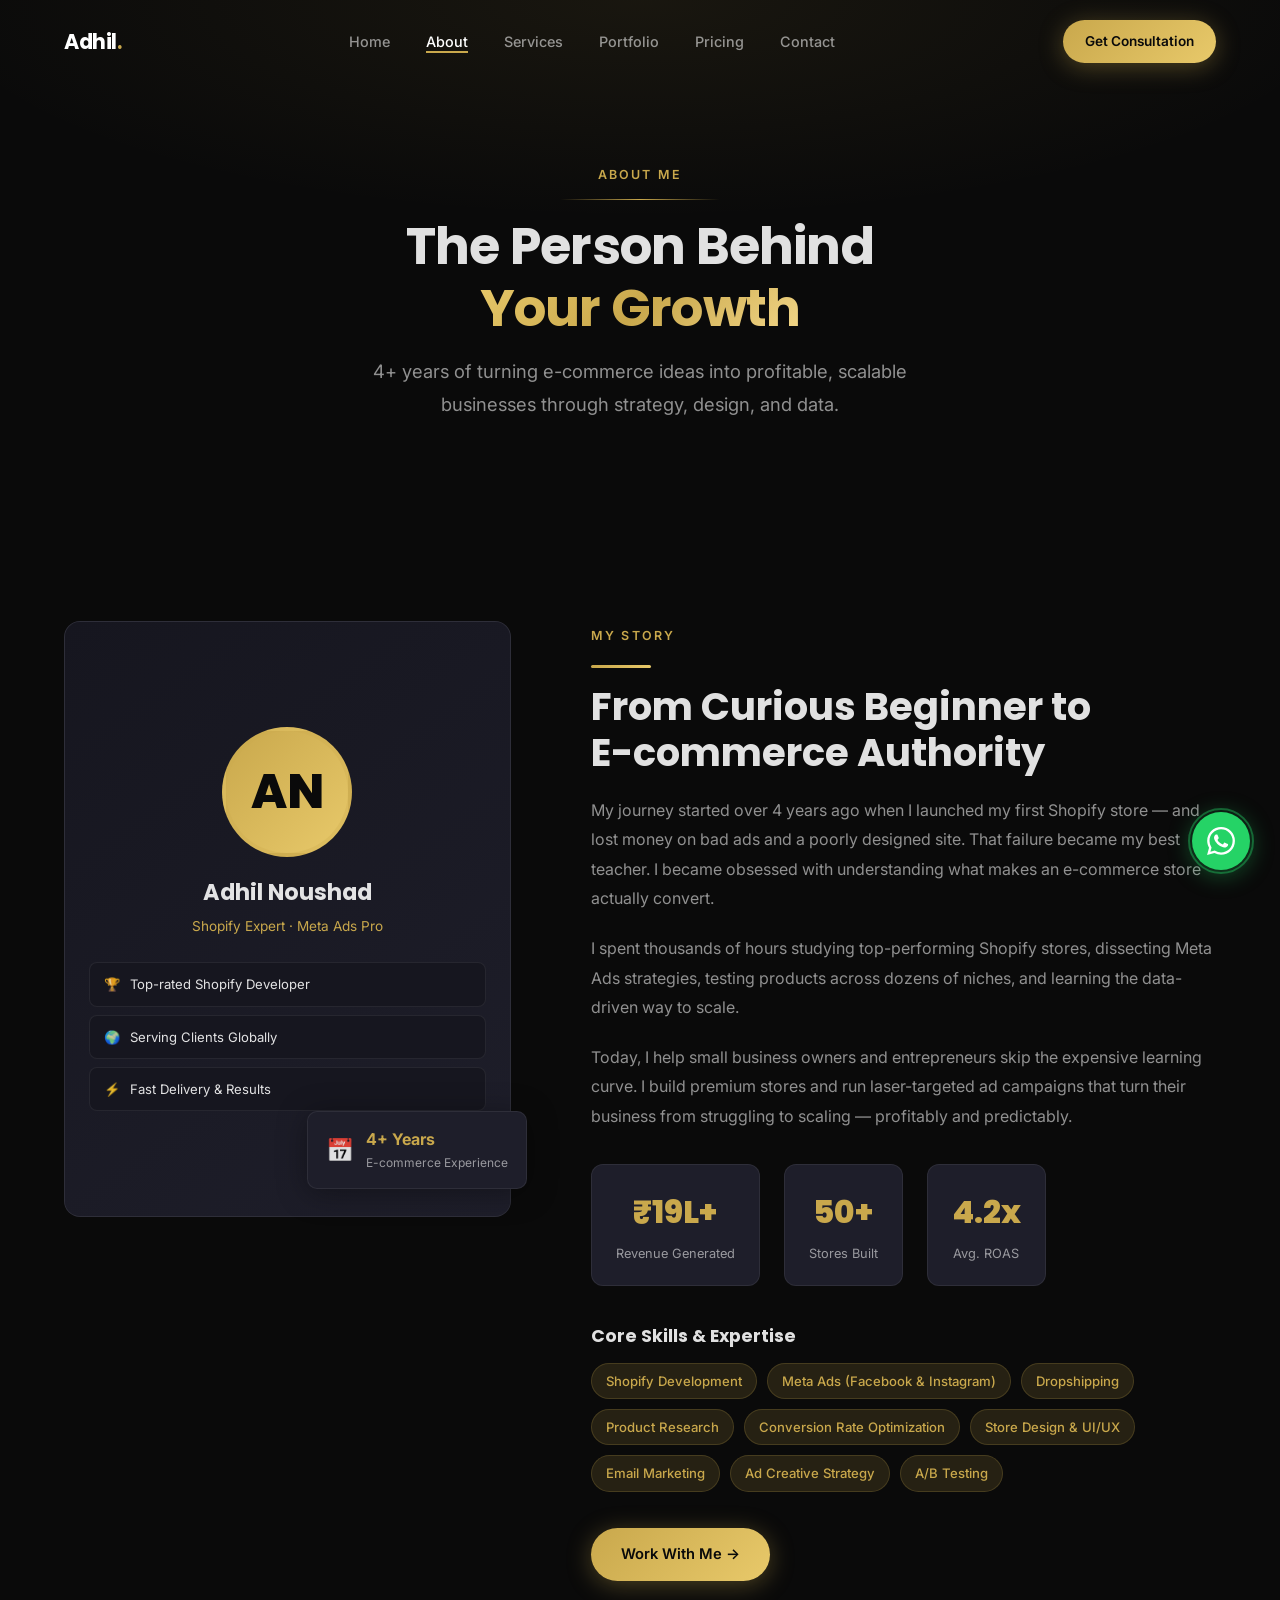
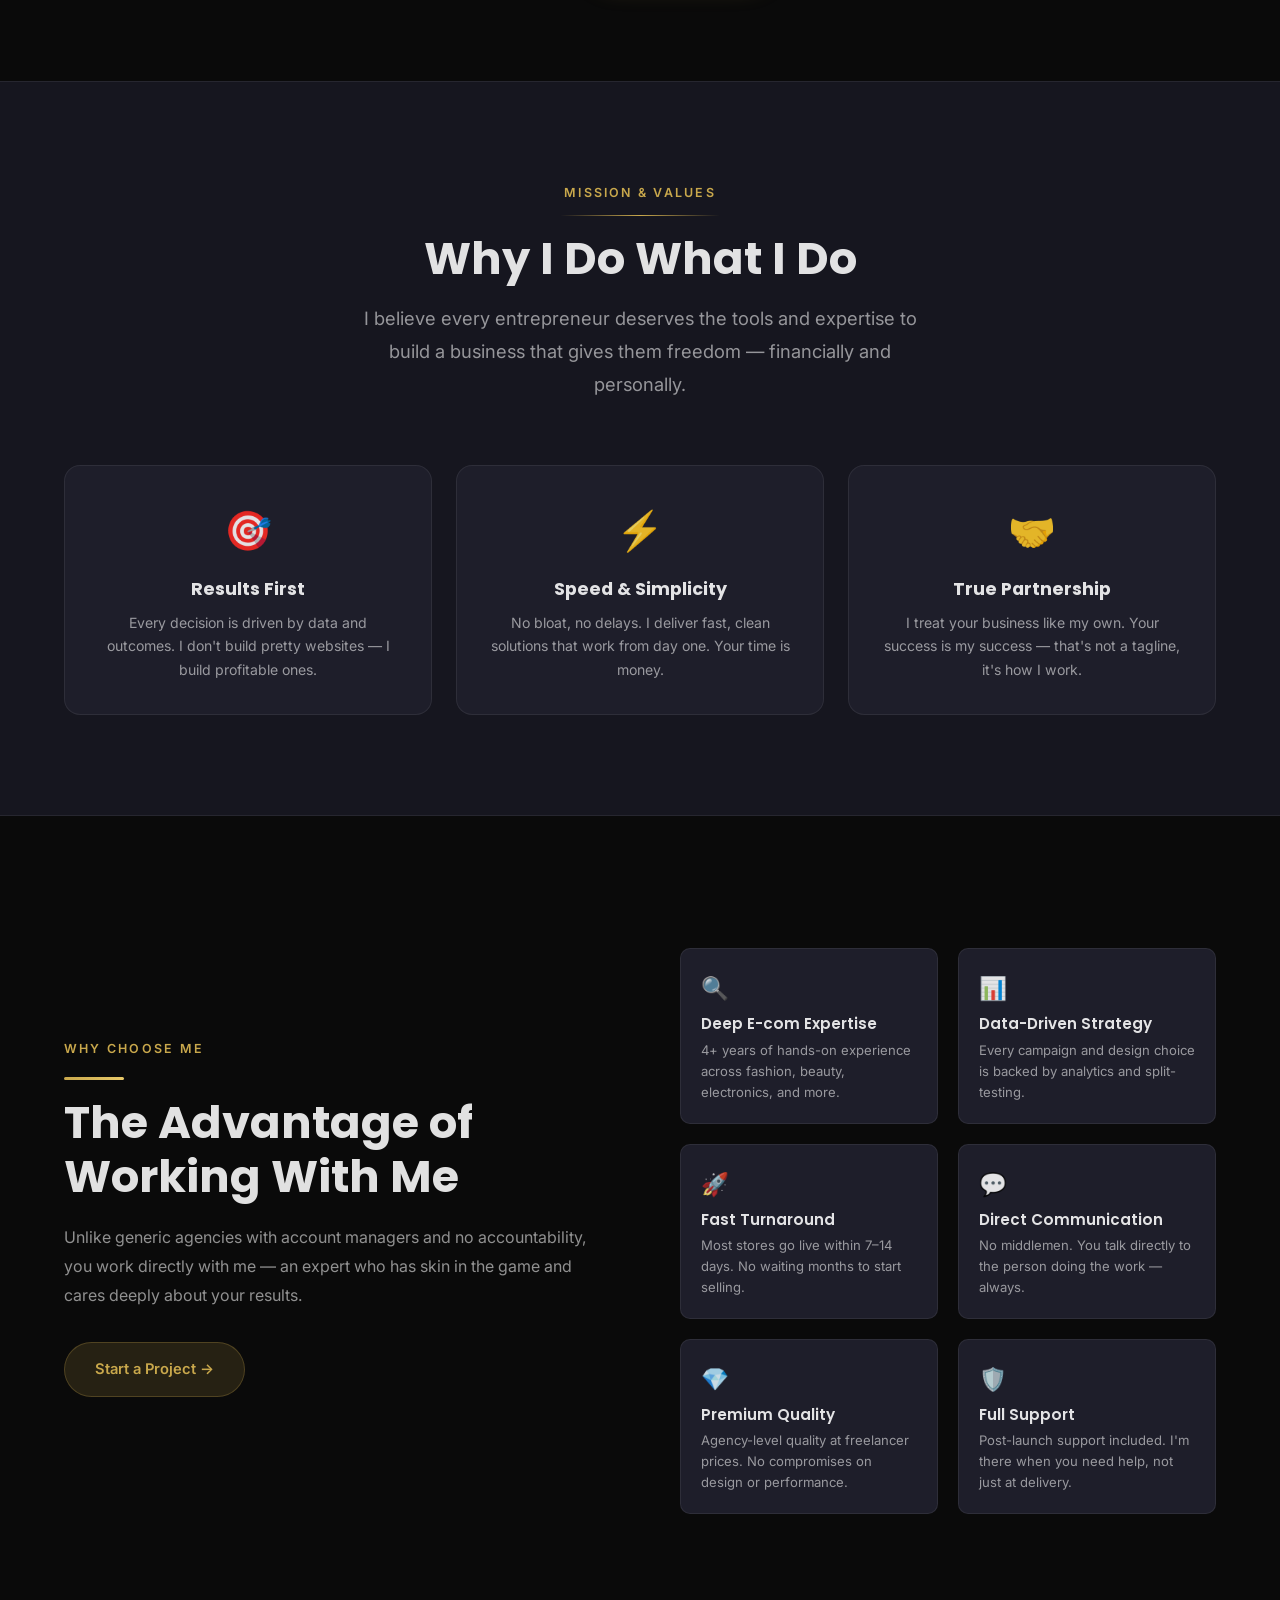
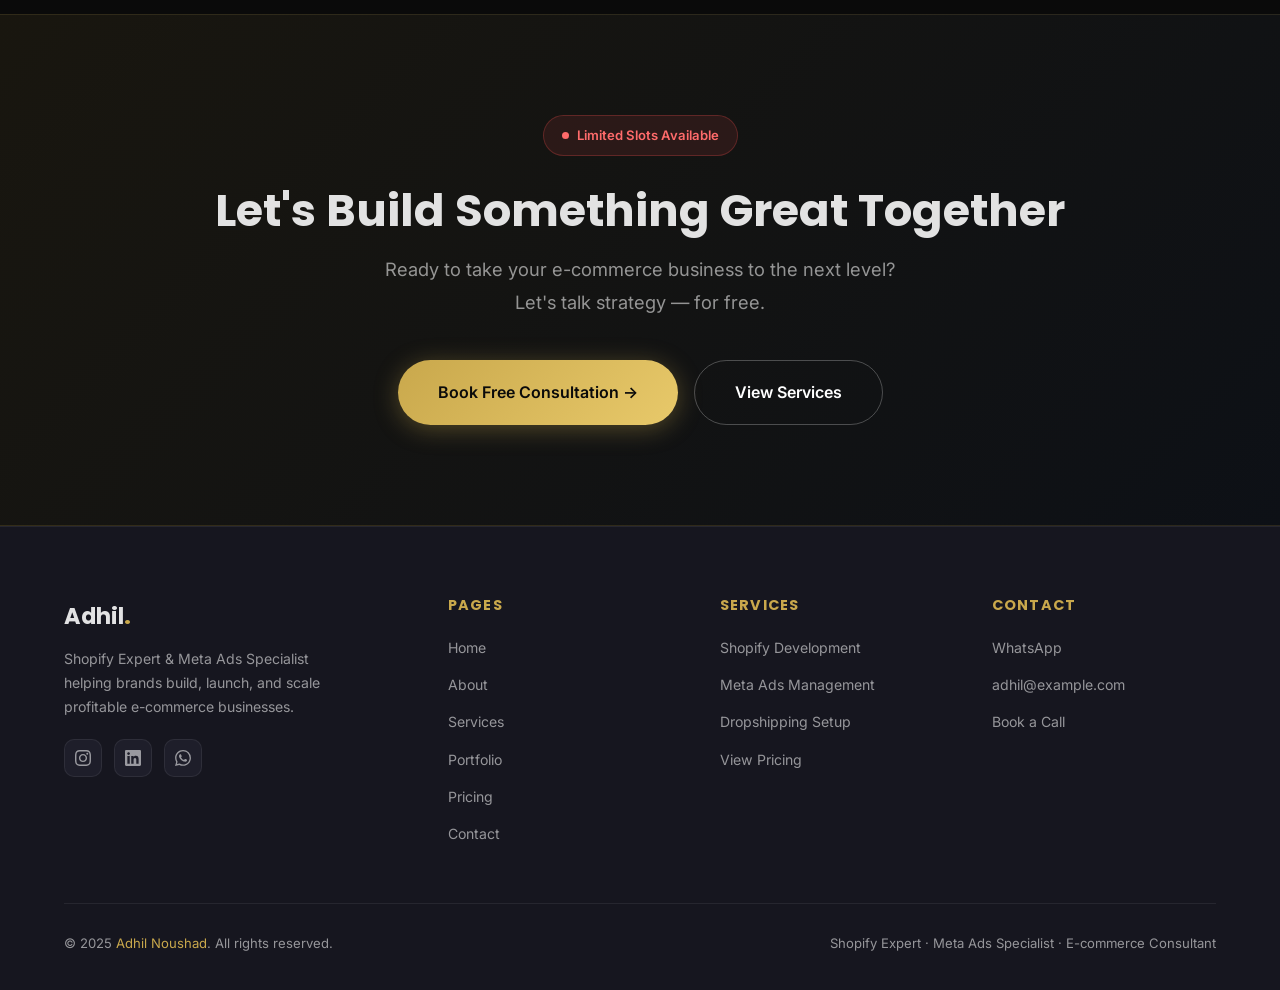
==== about.html @ 212e707d "Add files via upload" ====
<!DOCTYPE html>
<html lang="en">
<head>
  <meta charset="UTF-8" />
  <meta name="viewport" content="width=device-width, initial-scale=1.0" />
  <title>About — Adhil Noushad | Shopify Expert & Meta Ads Specialist</title>
  <meta name="description" content="Learn about Adhil Noushad — a results-driven Shopify developer and Meta Ads expert with 4+ years of e-commerce experience helping brands scale profitably." />
  <link rel="stylesheet" href="style.css" />
  <link rel="icon" href="data:image/svg+xml,<svg xmlns='http://www.w3.org/2000/svg' viewBox='0 0 100 100'><text y='.9em' font-size='90'>⚡</text></svg>" />
</head>
<body>

<!-- NAVBAR -->
<nav class="navbar" id="navbar">
  <div class="container">
    <div class="navbar-inner">
      <a href="index.html" class="navbar-logo">Adhil<span>.</span></a>
      <ul class="navbar-links">
        <li><a href="index.html">Home</a></li>
        <li><a href="about.html" class="active">About</a></li>
        <li><a href="services.html">Services</a></li>
        <li><a href="portfolio.html">Portfolio</a></li>
        <li><a href="pricing.html">Pricing</a></li>
        <li><a href="contact.html">Contact</a></li>
      </ul>
      <div class="navbar-cta">
        <a href="contact.html" class="btn btn-gold btn-sm">Get Consultation</a>
        <button class="nav-toggle" id="navToggle" aria-label="Toggle menu"><span></span><span></span><span></span></button>
      </div>
    </div>
  </div>
</nav>
<div class="mobile-nav-overlay" id="mobileNav">
  <ul class="navbar-links">
    <li><a href="index.html">Home</a></li>
    <li><a href="about.html">About</a></li>
    <li><a href="services.html">Services</a></li>
    <li><a href="portfolio.html">Portfolio</a></li>
    <li><a href="pricing.html">Pricing</a></li>
    <li><a href="contact.html">Contact</a></li>
    <li><a href="contact.html" class="btn btn-gold" style="margin-top:8px;">Get Consultation</a></li>
  </ul>
  <button class="mobile-close" id="mobileClose">✕</button>
</div>

<!-- PAGE HERO -->
<section class="page-hero">
  <div class="container" style="position:relative;z-index:1;">
    <div class="reveal">
      <span class="section-label">About Me</span>
      <div class="divider" style="margin:12px auto 16px;"></div>
      <h1 class="display-lg" style="margin-bottom:16px;">The Person Behind<br><span class="gradient-text">Your Growth</span></h1>
      <p class="lead" style="max-width:560px;margin:0 auto;">4+ years of turning e-commerce ideas into profitable, scalable businesses through strategy, design, and data.</p>
    </div>
  </div>
</section>

<!-- ABOUT MAIN -->
<section class="section">
  <div class="container">
    <div class="about-grid">
      <!-- Left: Visual -->
      <div class="about-img-wrapper reveal-left">
        <div class="about-img-frame">
          <div class="about-img-inner">
            <div class="about-avatar">AN</div>
            <div class="about-name-plate">
              <div class="name">Adhil Noushad</div>
              <div class="title">Shopify Expert · Meta Ads Pro</div>
            </div>
            <div style="display:flex;flex-direction:column;gap:8px;width:100%;padding:0 24px;margin-top:8px;">
              <div style="background:var(--surface);border:1px solid var(--border);border-radius:8px;padding:10px 14px;font-size:0.82rem;display:flex;align-items:center;gap:10px;">
                <span>🏆</span> Top-rated Shopify Developer
              </div>
              <div style="background:var(--surface);border:1px solid var(--border);border-radius:8px;padding:10px 14px;font-size:0.82rem;display:flex;align-items:center;gap:10px;">
                <span>🌍</span> Serving Clients Globally
              </div>
              <div style="background:var(--surface);border:1px solid var(--border);border-radius:8px;padding:10px 14px;font-size:0.82rem;display:flex;align-items:center;gap:10px;">
                <span>⚡</span> Fast Delivery & Results
              </div>
            </div>
          </div>
        </div>
        <div class="about-floating-badge">
          <div class="icon">📅</div>
          <div class="info">
            <div class="val">4+ Years</div>
            <div class="lbl">E-commerce Experience</div>
          </div>
        </div>
      </div>

      <!-- Right: Content -->
      <div class="reveal-right">
        <span class="section-label">My Story</span>
        <div class="gold-line"></div>
        <h2 style="font-size:clamp(1.6rem,3vw,2.4rem);font-weight:700;margin-bottom:20px;line-height:1.2;">From Curious Beginner to<br>E-commerce Authority</h2>
        <p style="color:var(--muted);line-height:1.85;margin-bottom:20px;">
          My journey started over 4 years ago when I launched my first Shopify store — and lost money on bad ads and a poorly designed site. That failure became my best teacher. I became obsessed with understanding what makes an e-commerce store actually convert.
        </p>
        <p style="color:var(--muted);line-height:1.85;margin-bottom:20px;">
          I spent thousands of hours studying top-performing Shopify stores, dissecting Meta Ads strategies, testing products across dozens of niches, and learning the data-driven way to scale.
        </p>
        <p style="color:var(--muted);line-height:1.85;margin-bottom:32px;">
          Today, I help small business owners and entrepreneurs skip the expensive learning curve. I build premium stores and run laser-targeted ad campaigns that turn their business from struggling to scaling — profitably and predictably.
        </p>

        <div style="display:flex;gap:24px;margin-bottom:40px;">
          <div style="text-align:center;padding:20px 24px;background:var(--card);border:1px solid var(--border);border-radius:12px;">
            <div style="font-family:var(--font-main);font-size:2rem;font-weight:800;color:var(--gold);">₹19L+</div>
            <div style="font-size:0.8rem;color:var(--muted);margin-top:4px;">Revenue Generated</div>
          </div>
          <div style="text-align:center;padding:20px 24px;background:var(--card);border:1px solid var(--border);border-radius:12px;">
            <div style="font-family:var(--font-main);font-size:2rem;font-weight:800;color:var(--gold);">50+</div>
            <div style="font-size:0.8rem;color:var(--muted);margin-top:4px;">Stores Built</div>
          </div>
          <div style="text-align:center;padding:20px 24px;background:var(--card);border:1px solid var(--border);border-radius:12px;">
            <div style="font-family:var(--font-main);font-size:2rem;font-weight:800;color:var(--gold);">4.2x</div>
            <div style="font-size:0.8rem;color:var(--muted);margin-top:4px;">Avg. ROAS</div>
          </div>
        </div>

        <!-- Skills -->
        <h3 style="font-size:1.1rem;font-weight:700;margin-bottom:16px;">Core Skills & Expertise</h3>
        <div class="skills-grid" style="margin-bottom:36px;">
          <span class="skill-chip">Shopify Development</span>
          <span class="skill-chip">Meta Ads (Facebook & Instagram)</span>
          <span class="skill-chip">Dropshipping</span>
          <span class="skill-chip">Product Research</span>
          <span class="skill-chip">Conversion Rate Optimization</span>
          <span class="skill-chip">Store Design & UI/UX</span>
          <span class="skill-chip">Email Marketing</span>
          <span class="skill-chip">Ad Creative Strategy</span>
          <span class="skill-chip">A/B Testing</span>
        </div>

        <a href="contact.html" class="btn btn-gold">Work With Me →</a>
      </div>
    </div>
  </div>
</section>

<!-- MISSION & VALUES -->
<section class="section" style="background:var(--surface);border-top:1px solid var(--border);border-bottom:1px solid var(--border);">
  <div class="container">
    <div class="section-header centered reveal">
      <span class="section-label">Mission & Values</span>
      <div class="divider" style="margin:12px auto 16px;"></div>
      <h2 class="section-title">Why I Do What I Do</h2>
      <p class="lead mt-16 text-center">I believe every entrepreneur deserves the tools and expertise to build a business that gives them freedom — financially and personally.</p>
    </div>

    <div style="display:grid;grid-template-columns:repeat(3,1fr);gap:24px;" class="stagger">
      <div class="card reveal" style="text-align:center;">
        <div style="font-size:2.4rem;margin-bottom:16px;">🎯</div>
        <h3 style="font-size:1.1rem;font-weight:700;margin-bottom:10px;">Results First</h3>
        <p style="font-size:0.88rem;color:var(--muted);line-height:1.7;">Every decision is driven by data and outcomes. I don't build pretty websites — I build profitable ones.</p>
      </div>
      <div class="card reveal" style="text-align:center;">
        <div style="font-size:2.4rem;margin-bottom:16px;">⚡</div>
        <h3 style="font-size:1.1rem;font-weight:700;margin-bottom:10px;">Speed & Simplicity</h3>
        <p style="font-size:0.88rem;color:var(--muted);line-height:1.7;">No bloat, no delays. I deliver fast, clean solutions that work from day one. Your time is money.</p>
      </div>
      <div class="card reveal" style="text-align:center;">
        <div style="font-size:2.4rem;margin-bottom:16px;">🤝</div>
        <h3 style="font-size:1.1rem;font-weight:700;margin-bottom:10px;">True Partnership</h3>
        <p style="font-size:0.88rem;color:var(--muted);line-height:1.7;">I treat your business like my own. Your success is my success — that's not a tagline, it's how I work.</p>
      </div>
    </div>
  </div>
</section>

<!-- WHY CHOOSE ME -->
<section class="section">
  <div class="container">
    <div style="display:grid;grid-template-columns:1fr 1fr;gap:80px;align-items:center;">
      <div class="reveal-left">
        <span class="section-label">Why Choose Me</span>
        <div class="gold-line"></div>
        <h2 class="section-title" style="margin-bottom:20px;">The Advantage of<br>Working With Me</h2>
        <p style="color:var(--muted);line-height:1.8;">
          Unlike generic agencies with account managers and no accountability, you work directly with me — an expert who has skin in the game and cares deeply about your results.
        </p>
        <a href="contact.html" class="btn btn-ghost" style="margin-top:32px;">Start a Project →</a>
      </div>
      <div class="reveal-right">
        <div class="why-grid">
          <div class="why-item">
            <div class="icon">🔍</div>
            <h4>Deep E-com Expertise</h4>
            <p>4+ years of hands-on experience across fashion, beauty, electronics, and more.</p>
          </div>
          <div class="why-item">
            <div class="icon">📊</div>
            <h4>Data-Driven Strategy</h4>
            <p>Every campaign and design choice is backed by analytics and split-testing.</p>
          </div>
          <div class="why-item">
            <div class="icon">🚀</div>
            <h4>Fast Turnaround</h4>
            <p>Most stores go live within 7–14 days. No waiting months to start selling.</p>
          </div>
          <div class="why-item">
            <div class="icon">💬</div>
            <h4>Direct Communication</h4>
            <p>No middlemen. You talk directly to the person doing the work — always.</p>
          </div>
          <div class="why-item">
            <div class="icon">💎</div>
            <h4>Premium Quality</h4>
            <p>Agency-level quality at freelancer prices. No compromises on design or performance.</p>
          </div>
          <div class="why-item">
            <div class="icon">🛡️</div>
            <h4>Full Support</h4>
            <p>Post-launch support included. I'm there when you need help, not just at delivery.</p>
          </div>
        </div>
      </div>
    </div>
  </div>
</section>

<!-- CTA -->
<section class="cta-section">
  <div class="container">
    <div class="reveal">
      <div class="urgency-badge"><span class="urgency-dot"></span> Limited Slots Available</div>
      <h2 class="section-title" style="margin-bottom:16px;">Let's Build Something Great Together</h2>
      <p class="lead">Ready to take your e-commerce business to the next level? Let's talk strategy — for free.</p>
      <div style="display:flex;justify-content:center;gap:16px;margin-top:40px;flex-wrap:wrap;">
        <a href="contact.html" class="btn btn-gold btn-lg">Book Free Consultation →</a>
        <a href="services.html" class="btn btn-outline btn-lg">View Services</a>
      </div>
    </div>
  </div>
</section>

<!-- FOOTER -->
<footer class="footer">
  <div class="container">
    <div class="footer-grid">
      <div class="footer-brand">
        <div class="logo">Adhil<span>.</span></div>
        <p>Shopify Expert & Meta Ads Specialist helping brands build, launch, and scale profitable e-commerce businesses.</p>
        <div class="footer-socials">
          <a href="#" class="social-btn" aria-label="Instagram">
            <svg width="16" height="16" fill="currentColor" viewBox="0 0 24 24"><path d="M12 2.163c3.204 0 3.584.012 4.85.07 3.252.148 4.771 1.691 4.919 4.919.058 1.265.069 1.645.069 4.849 0 3.205-.012 3.584-.069 4.849-.149 3.225-1.664 4.771-4.919 4.919-1.266.058-1.644.07-4.85.07-3.204 0-3.584-.012-4.849-.07-3.26-.149-4.771-1.699-4.919-4.92-.058-1.265-.07-1.644-.07-4.849 0-3.204.013-3.583.07-4.849.149-3.227 1.664-4.771 4.919-4.919 1.266-.057 1.645-.069 4.849-.069zm0-2.163c-3.259 0-3.667.014-4.947.072-4.358.2-6.78 2.618-6.98 6.98-.059 1.281-.073 1.689-.073 4.948 0 3.259.014 3.668.072 4.948.2 4.358 2.618 6.78 6.98 6.98 1.281.058 1.689.072 4.948.072 3.259 0 3.668-.014 4.948-.072 4.354-.2 6.782-2.618 6.979-6.98.059-1.28.073-1.689.073-4.948 0-3.259-.014-3.667-.072-4.947-.196-4.354-2.617-6.78-6.979-6.98-1.281-.059-1.69-.073-4.949-.073zm0 5.838c-3.403 0-6.162 2.759-6.162 6.162s2.759 6.163 6.162 6.163 6.162-2.759 6.162-6.163c0-3.403-2.759-6.162-6.162-6.162zm0 10.162c-2.209 0-4-1.79-4-4 0-2.209 1.791-4 4-4s4 1.791 4 4c0 2.21-1.791 4-4 4zm6.406-11.845c-.796 0-1.441.645-1.441 1.44s.645 1.44 1.441 1.44c.795 0 1.439-.645 1.439-1.44s-.644-1.44-1.439-1.44z"/></svg>
          </a>
          <a href="#" class="social-btn" aria-label="LinkedIn">
            <svg width="16" height="16" fill="currentColor" viewBox="0 0 24 24"><path d="M20.447 20.452h-3.554v-5.569c0-1.328-.027-3.037-1.852-3.037-1.853 0-2.136 1.445-2.136 2.939v5.667H9.351V9h3.414v1.561h.046c.477-.9 1.637-1.85 3.37-1.85 3.601 0 4.267 2.37 4.267 5.455v6.286zM5.337 7.433c-1.144 0-2.063-.926-2.063-2.065 0-1.138.92-2.063 2.063-2.063 1.14 0 2.064.925 2.064 2.063 0 1.139-.925 2.065-2.064 2.065zm1.782 13.019H3.555V9h3.564v11.452zM22.225 0H1.771C.792 0 0 .774 0 1.729v20.542C0 23.227.792 24 1.771 24h20.451C23.2 24 24 23.227 24 22.271V1.729C24 .774 23.2 0 22.222 0h.003z"/></svg>
          </a>
          <a href="https://wa.me/917356567770" class="social-btn" aria-label="WhatsApp">
            <svg width="16" height="16" fill="currentColor" viewBox="0 0 24 24"><path d="M17.472 14.382c-.297-.149-1.758-.867-2.03-.967-.273-.099-.471-.148-.67.15-.197.297-.767.966-.94 1.164-.173.199-.347.223-.644.075-.297-.15-1.255-.463-2.39-1.475-.883-.788-1.48-1.761-1.653-2.059-.173-.297-.018-.458.13-.606.134-.133.298-.347.446-.52.149-.174.198-.298.298-.497.099-.198.05-.371-.025-.52-.075-.149-.669-1.612-.916-2.207-.242-.579-.487-.5-.669-.51-.173-.008-.371-.01-.57-.01-.198 0-.52.074-.792.372-.272.297-1.04 1.016-1.04 2.479 0 1.462 1.065 2.875 1.213 3.074.149.198 2.096 3.2 5.077 4.487.709.306 1.262.489 1.694.625.712.227 1.36.195 1.871.118.571-.085 1.758-.719 2.006-1.413.248-.694.248-1.289.173-1.413-.074-.124-.272-.198-.57-.347m-5.421 7.403h-.004a9.87 9.87 0 01-5.031-1.378l-.361-.214-3.741.982.998-3.648-.235-.374a9.86 9.86 0 01-1.51-5.26c.001-5.45 4.436-9.884 9.888-9.884 2.64 0 5.122 1.03 6.988 2.898a9.825 9.825 0 012.893 6.994c-.003 5.45-4.437 9.884-9.885 9.884m8.413-18.297A11.815 11.815 0 0012.05 0C5.495 0 .16 5.335.157 11.892c0 2.096.547 4.142 1.588 5.945L.057 24l6.305-1.654a11.882 11.882 0 005.683 1.448h.005c6.554 0 11.89-5.335 11.893-11.893a11.821 11.821 0 00-3.48-8.413z"/></svg>
          </a>
        </div>
      </div>
      <div class="footer-col">
        <h4>Pages</h4>
        <ul>
          <li><a href="index.html">Home</a></li>
          <li><a href="about.html">About</a></li>
          <li><a href="services.html">Services</a></li>
          <li><a href="portfolio.html">Portfolio</a></li>
          <li><a href="pricing.html">Pricing</a></li>
          <li><a href="contact.html">Contact</a></li>
        </ul>
      </div>
      <div class="footer-col">
        <h4>Services</h4>
        <ul>
          <li><a href="services.html">Shopify Development</a></li>
          <li><a href="services.html">Meta Ads Management</a></li>
          <li><a href="services.html">Dropshipping Setup</a></li>
          <li><a href="pricing.html">View Pricing</a></li>
        </ul>
      </div>
      <div class="footer-col">
        <h4>Contact</h4>
        <ul>
          <li><a href="https://wa.me/917356567770">WhatsApp</a></li>
          <li><a href="mailto:adhil@example.com">adhil@example.com</a></li>
          <li><a href="contact.html">Book a Call</a></li>
        </ul>
      </div>
    </div>
    <div class="footer-bottom">
      <p>© 2025 <a href="index.html">Adhil Noushad</a>. All rights reserved.</p>
      <p style="font-size:0.82rem;color:var(--muted);">Shopify Expert · Meta Ads Specialist · E-commerce Consultant</p>
    </div>
  </div>
</footer>

<!-- Floating WhatsApp -->
<a href="https://wa.me/917356567770" class="whatsapp-float" target="_blank" rel="noopener" aria-label="Chat on WhatsApp">
  <div class="whatsapp-pulse"></div>
  <svg viewBox="0 0 24 24"><path d="M17.472 14.382c-.297-.149-1.758-.867-2.03-.967-.273-.099-.471-.148-.67.15-.197.297-.767.966-.94 1.164-.173.199-.347.223-.644.075-.297-.15-1.255-.463-2.39-1.475-.883-.788-1.48-1.761-1.653-2.059-.173-.297-.018-.458.13-.606.134-.133.298-.347.446-.52.149-.174.198-.298.298-.497.099-.198.05-.371-.025-.52-.075-.149-.669-1.612-.916-2.207-.242-.579-.487-.5-.669-.51-.173-.008-.371-.01-.57-.01-.198 0-.52.074-.792.372-.272.297-1.04 1.016-1.04 2.479 0 1.462 1.065 2.875 1.213 3.074.149.198 2.096 3.2 5.077 4.487.709.306 1.262.489 1.694.625.712.227 1.36.195 1.871.118.571-.085 1.758-.719 2.006-1.413.248-.694.248-1.289.173-1.413-.074-.124-.272-.198-.57-.347m-5.421 7.403h-.004a9.87 9.87 0 01-5.031-1.378l-.361-.214-3.741.982.998-3.648-.235-.374a9.86 9.86 0 01-1.51-5.26c.001-5.45 4.436-9.884 9.888-9.884 2.64 0 5.122 1.03 6.988 2.898a9.825 9.825 0 012.893 6.994c-.003 5.45-4.437 9.884-9.885 9.884m8.413-18.297A11.815 11.815 0 0012.05 0C5.495 0 .16 5.335.157 11.892c0 2.096.547 4.142 1.588 5.945L.057 24l6.305-1.654a11.882 11.882 0 005.683 1.448h.005c6.554 0 11.89-5.335 11.893-11.893a11.821 11.821 0 00-3.48-8.413z"/></svg>
</a>

<script src="main.js"></script>
</body>
</html>
---- style.css ----
/* ========================================
   GLOBAL STYLES — Adhil Noushad Portfolio
   ======================================== */

@import url('https://fonts.googleapis.com/css2?family=Poppins:wght@300;400;500;600;700;800;900&family=Inter:wght@300;400;500;600;700&display=swap');

/* ─── CSS Variables ─── */
:root {
  --black: #0a0a0a;
  --deep: #111118;
  --surface: #16161f;
  --card: #1e1e2a;
  --border: rgba(255,255,255,0.07);
  --gold: #c9a84c;
  --gold-light: #e8c96a;
  --gold-dim: rgba(201,168,76,0.15);
  --accent: #4f8fff;
  --accent-dim: rgba(79,143,255,0.12);
  --white: #ffffff;
  --muted: rgba(255,255,255,0.55);
  --text: rgba(255,255,255,0.88);
  --radius: 16px;
  --radius-sm: 10px;
  --transition: 0.35s cubic-bezier(.4,0,.2,1);
  --shadow: 0 20px 60px rgba(0,0,0,0.5);
  --shadow-gold: 0 0 40px rgba(201,168,76,0.18);
  --shadow-card: 0 4px 30px rgba(0,0,0,0.35);
  --font-main: 'Poppins', sans-serif;
  --font-body: 'Inter', sans-serif;
}

/* ─── Reset ─── */
*, *::before, *::after { box-sizing: border-box; margin: 0; padding: 0; }
html { scroll-behavior: smooth; font-size: 16px; }
body {
  font-family: var(--font-body);
  background: var(--black);
  color: var(--text);
  line-height: 1.7;
  overflow-x: hidden;
  -webkit-font-smoothing: antialiased;
}
a { text-decoration: none; color: inherit; }
ul { list-style: none; }
img { max-width: 100%; display: block; }
button { cursor: pointer; font-family: inherit; }
input, textarea, select { font-family: inherit; }

/* ─── Scrollbar ─── */
::-webkit-scrollbar { width: 5px; }
::-webkit-scrollbar-track { background: var(--black); }
::-webkit-scrollbar-thumb { background: var(--gold); border-radius: 10px; }

/* ─── Typography ─── */
h1,h2,h3,h4,h5 { font-family: var(--font-main); line-height: 1.2; }

.display-xl { font-size: clamp(2.8rem, 6vw, 5rem); font-weight: 800; letter-spacing: -0.02em; }
.display-lg { font-size: clamp(2rem, 4vw, 3.5rem); font-weight: 700; letter-spacing: -0.015em; }
.display-md { font-size: clamp(1.5rem, 3vw, 2.4rem); font-weight: 700; }
.section-label {
  font-size: 0.78rem;
  font-weight: 600;
  letter-spacing: 0.18em;
  text-transform: uppercase;
  color: var(--gold);
}
.section-title { font-family: var(--font-main); font-size: clamp(1.8rem, 3.5vw, 2.8rem); font-weight: 700; }
.lead { font-size: 1.15rem; color: var(--muted); line-height: 1.8; }

.text-gold { color: var(--gold); }
.text-accent { color: var(--accent); }
.text-muted { color: var(--muted); }
.text-center { text-align: center; }

/* ─── Gradient Text ─── */
.gradient-text {
  background: linear-gradient(135deg, var(--gold-light) 0%, var(--gold) 50%, #f5d98b 100%);
  -webkit-background-clip: text;
  -webkit-text-fill-color: transparent;
  background-clip: text;
}

/* ─── Layout ─── */
.container { max-width: 1200px; margin: 0 auto; padding: 0 24px; }
.container-sm { max-width: 820px; margin: 0 auto; padding: 0 24px; }
.section { padding: 100px 0; }
.section-sm { padding: 70px 0; }

/* ─── Grid ─── */
.grid-2 { display: grid; grid-template-columns: 1fr 1fr; gap: 32px; }
.grid-3 { display: grid; grid-template-columns: repeat(3, 1fr); gap: 28px; }
.grid-4 { display: grid; grid-template-columns: repeat(4, 1fr); gap: 24px; }

/* ─── Flex ─── */
.flex { display: flex; }
.flex-center { display: flex; align-items: center; justify-content: center; }
.flex-between { display: flex; align-items: center; justify-content: space-between; }
.flex-col { display: flex; flex-direction: column; }
.gap-8 { gap: 8px; }
.gap-16 { gap: 16px; }
.gap-24 { gap: 24px; }
.gap-32 { gap: 32px; }

/* ─── Buttons ─── */
.btn {
  display: inline-flex;
  align-items: center;
  gap: 8px;
  padding: 14px 30px;
  border-radius: 50px;
  font-size: 0.92rem;
  font-weight: 600;
  transition: var(--transition);
  border: none;
  white-space: nowrap;
  position: relative;
  overflow: hidden;
}
.btn::after {
  content: '';
  position: absolute;
  inset: 0;
  background: rgba(255,255,255,0.08);
  opacity: 0;
  transition: var(--transition);
}
.btn:hover::after { opacity: 1; }

.btn-gold {
  background: linear-gradient(135deg, var(--gold), var(--gold-light));
  color: var(--black);
  box-shadow: 0 4px 24px rgba(201,168,76,0.35);
}
.btn-gold:hover {
  transform: translateY(-2px);
  box-shadow: 0 8px 36px rgba(201,168,76,0.5);
}

.btn-outline {
  background: transparent;
  color: var(--white);
  border: 1.5px solid rgba(255,255,255,0.25);
}
.btn-outline:hover {
  border-color: var(--gold);
  color: var(--gold);
  transform: translateY(-2px);
}

.btn-ghost {
  background: var(--gold-dim);
  color: var(--gold);
  border: 1px solid rgba(201,168,76,0.25);
}
.btn-ghost:hover {
  background: var(--gold);
  color: var(--black);
  transform: translateY(-2px);
}

.btn-sm { padding: 10px 22px; font-size: 0.85rem; }
.btn-lg { padding: 18px 40px; font-size: 1rem; }

/* ─── Cards ─── */
.card {
  background: var(--card);
  border: 1px solid var(--border);
  border-radius: var(--radius);
  padding: 32px;
  transition: var(--transition);
}
.card:hover {
  border-color: rgba(201,168,76,0.25);
  transform: translateY(-4px);
  box-shadow: var(--shadow-gold);
}

/* ─── Section Header ─── */
.section-header { margin-bottom: 64px; }
.section-header .section-label { margin-bottom: 12px; display: block; }
.section-header .section-title { margin-bottom: 16px; }
.section-header .lead { max-width: 580px; }
.section-header.centered { text-align: center; }
.section-header.centered .lead { margin: 0 auto; }

/* ─── Divider ─── */
.divider {
  height: 1px;
  background: linear-gradient(90deg, transparent, var(--gold), transparent);
  margin: 0 auto;
  max-width: 160px;
  margin-bottom: 20px;
}

/* ─── Badge ─── */
.badge {
  display: inline-flex;
  align-items: center;
  gap: 6px;
  padding: 6px 14px;
  border-radius: 50px;
  font-size: 0.8rem;
  font-weight: 500;
}
.badge-gold { background: var(--gold-dim); color: var(--gold); border: 1px solid rgba(201,168,76,0.2); }
.badge-accent { background: var(--accent-dim); color: var(--accent); border: 1px solid rgba(79,143,255,0.2); }

/* ─── Gradient Line ─── */
.gold-line {
  width: 60px; height: 3px;
  background: linear-gradient(90deg, var(--gold), var(--gold-light));
  border-radius: 2px;
  margin: 16px 0;
}

/* ══════════════════════════════════════
   NAVBAR
══════════════════════════════════════ */
.navbar {
  position: fixed;
  top: 0; left: 0; right: 0;
  z-index: 1000;
  padding: 20px 0;
  transition: var(--transition);
}
.navbar.scrolled {
  background: rgba(10,10,10,0.92);
  backdrop-filter: blur(20px);
  -webkit-backdrop-filter: blur(20px);
  border-bottom: 1px solid var(--border);
  padding: 14px 0;
}
.navbar-inner {
  display: flex;
  align-items: center;
  justify-content: space-between;
}
.navbar-logo {
  font-family: var(--font-main);
  font-size: 1.3rem;
  font-weight: 700;
  color: var(--white);
  letter-spacing: -0.02em;
}
.navbar-logo span { color: var(--gold); }
.navbar-links {
  display: flex;
  align-items: center;
  gap: 36px;
}
.navbar-links a {
  font-size: 0.9rem;
  font-weight: 500;
  color: var(--muted);
  transition: var(--transition);
  position: relative;
}
.navbar-links a::after {
  content: '';
  position: absolute;
  bottom: -3px; left: 0;
  width: 0; height: 2px;
  background: var(--gold);
  transition: var(--transition);
}
.navbar-links a:hover,
.navbar-links a.active { color: var(--white); }
.navbar-links a:hover::after,
.navbar-links a.active::after { width: 100%; }

.navbar-cta { display: flex; align-items: center; gap: 16px; }

/* Mobile menu toggle */
.nav-toggle {
  display: none;
  flex-direction: column;
  gap: 5px;
  background: none;
  border: none;
  padding: 4px;
}
.nav-toggle span {
  display: block;
  width: 24px; height: 2px;
  background: var(--white);
  border-radius: 2px;
  transition: var(--transition);
}

/* ══════════════════════════════════════
   HERO
══════════════════════════════════════ */
.hero {
  min-height: 100vh;
  display: flex;
  align-items: center;
  position: relative;
  overflow: hidden;
  padding-top: 100px;
}
.hero-bg {
  position: absolute;
  inset: 0;
  background: radial-gradient(ellipse 80% 70% at 50% 20%, rgba(201,168,76,0.07) 0%, transparent 60%),
              radial-gradient(ellipse 50% 50% at 80% 80%, rgba(79,143,255,0.06) 0%, transparent 60%),
              var(--black);
}
.hero-grid {
  position: absolute;
  inset: 0;
  background-image:
    linear-gradient(rgba(255,255,255,0.02) 1px, transparent 1px),
    linear-gradient(90deg, rgba(255,255,255,0.02) 1px, transparent 1px);
  background-size: 60px 60px;
  mask-image: radial-gradient(ellipse at center, black 30%, transparent 80%);
}
.hero-content {
  position: relative;
  z-index: 2;
  max-width: 780px;
}
.hero-badge {
  display: inline-flex;
  align-items: center;
  gap: 8px;
  background: var(--gold-dim);
  border: 1px solid rgba(201,168,76,0.25);
  border-radius: 50px;
  padding: 8px 18px;
  font-size: 0.82rem;
  font-weight: 500;
  color: var(--gold);
  margin-bottom: 28px;
  animation: fadeInDown 0.6s ease both;
}
.hero-badge .dot {
  width: 7px; height: 7px;
  background: var(--gold);
  border-radius: 50%;
  animation: pulse 2s infinite;
}
.hero-title {
  font-family: var(--font-main);
  font-size: clamp(3rem, 6.5vw, 5.5rem);
  font-weight: 800;
  line-height: 1.05;
  letter-spacing: -0.03em;
  margin-bottom: 24px;
  animation: fadeInUp 0.7s 0.1s ease both;
}
.hero-sub {
  font-size: clamp(1rem, 2vw, 1.2rem);
  color: var(--muted);
  max-width: 560px;
  line-height: 1.8;
  margin-bottom: 40px;
  animation: fadeInUp 0.7s 0.2s ease both;
}
.hero-actions {
  display: flex;
  flex-wrap: wrap;
  gap: 14px;
  margin-bottom: 56px;
  animation: fadeInUp 0.7s 0.3s ease both;
}
.hero-trust {
  display: flex;
  flex-wrap: wrap;
  gap: 24px;
  animation: fadeInUp 0.7s 0.4s ease both;
}
.trust-item {
  display: flex;
  align-items: center;
  gap: 8px;
  font-size: 0.88rem;
  font-weight: 500;
  color: var(--muted);
}
.trust-item .check {
  width: 20px; height: 20px;
  border-radius: 50%;
  background: var(--gold-dim);
  border: 1px solid rgba(201,168,76,0.3);
  display: flex;
  align-items: center;
  justify-content: center;
  font-size: 0.65rem;
  color: var(--gold);
  flex-shrink: 0;
}

/* Hero stats floating */
.hero-stats {
  position: absolute;
  right: 0;
  top: 50%;
  transform: translateY(-50%);
  display: flex;
  flex-direction: column;
  gap: 16px;
  z-index: 2;
  animation: fadeInRight 0.8s 0.5s ease both;
}
.stat-pill {
  background: var(--card);
  border: 1px solid var(--border);
  border-radius: var(--radius);
  padding: 20px 24px;
  min-width: 180px;
  transition: var(--transition);
}
.stat-pill:hover {
  border-color: rgba(201,168,76,0.3);
  transform: translateX(-4px);
}
.stat-pill .value {
  font-family: var(--font-main);
  font-size: 1.8rem;
  font-weight: 800;
  color: var(--gold);
  line-height: 1;
}
.stat-pill .label {
  font-size: 0.8rem;
  color: var(--muted);
  margin-top: 4px;
}
.scroll-cue {
  position: absolute;
  bottom: 36px;
  left: 50%;
  transform: translateX(-50%);
  display: flex;
  flex-direction: column;
  align-items: center;
  gap: 8px;
  color: var(--muted);
  font-size: 0.75rem;
  letter-spacing: 0.1em;
  animation: bounce 2s infinite;
}
.scroll-cue svg { opacity: 0.5; }

/* ══════════════════════════════════════
   STATS STRIP
══════════════════════════════════════ */
.stats-strip {
  background: var(--surface);
  border-top: 1px solid var(--border);
  border-bottom: 1px solid var(--border);
  padding: 44px 0;
}
.stats-grid {
  display: grid;
  grid-template-columns: repeat(4,1fr);
  gap: 0;
  text-align: center;
}
.stat-item {
  padding: 16px;
  border-right: 1px solid var(--border);
}
.stat-item:last-child { border-right: none; }
.stat-item .num {
  font-family: var(--font-main);
  font-size: clamp(1.8rem, 3vw, 2.4rem);
  font-weight: 800;
  color: var(--gold);
  line-height: 1;
  margin-bottom: 6px;
}
.stat-item .desc { font-size: 0.88rem; color: var(--muted); }

/* ══════════════════════════════════════
   SERVICES OVERVIEW
══════════════════════════════════════ */
.service-card {
  background: var(--card);
  border: 1px solid var(--border);
  border-radius: var(--radius);
  padding: 36px 32px;
  transition: var(--transition);
  position: relative;
  overflow: hidden;
}
.service-card::before {
  content: '';
  position: absolute;
  top: 0; left: 0; right: 0;
  height: 3px;
  background: linear-gradient(90deg, var(--gold), var(--gold-light));
  transform: scaleX(0);
  transform-origin: left;
  transition: var(--transition);
}
.service-card:hover::before { transform: scaleX(1); }
.service-card:hover {
  border-color: rgba(201,168,76,0.2);
  transform: translateY(-6px);
  box-shadow: var(--shadow-gold);
}
.service-icon {
  width: 60px; height: 60px;
  border-radius: 14px;
  background: var(--gold-dim);
  border: 1px solid rgba(201,168,76,0.2);
  display: flex;
  align-items: center;
  justify-content: center;
  font-size: 1.6rem;
  margin-bottom: 24px;
}
.service-card h3 {
  font-size: 1.25rem;
  font-weight: 700;
  margin-bottom: 12px;
}
.service-card p {
  font-size: 0.92rem;
  color: var(--muted);
  line-height: 1.7;
  margin-bottom: 24px;
}
.service-tag {
  display: inline-flex;
  align-items: center;
  gap: 6px;
  color: var(--gold);
  font-size: 0.85rem;
  font-weight: 600;
  transition: var(--transition);
}
.service-tag:hover { gap: 10px; }

/* ══════════════════════════════════════
   RESULTS / SOCIAL PROOF
══════════════════════════════════════ */
.results-section {
  background: linear-gradient(135deg, var(--surface) 0%, rgba(201,168,76,0.04) 100%);
  border-top: 1px solid var(--border);
  border-bottom: 1px solid var(--border);
}
.result-card {
  background: var(--card);
  border: 1px solid var(--border);
  border-radius: var(--radius);
  padding: 32px;
  text-align: center;
  transition: var(--transition);
}
.result-card:hover {
  border-color: rgba(201,168,76,0.25);
  transform: translateY(-4px);
  box-shadow: var(--shadow-gold);
}
.result-card .num {
  font-family: var(--font-main);
  font-size: clamp(2rem, 3.5vw, 2.8rem);
  font-weight: 800;
  line-height: 1;
  margin-bottom: 8px;
}
.result-card .desc { font-size: 0.88rem; color: var(--muted); }

/* ══════════════════════════════════════
   TESTIMONIALS
══════════════════════════════════════ */
.testimonial-card {
  background: var(--card);
  border: 1px solid var(--border);
  border-radius: var(--radius);
  padding: 36px;
  position: relative;
  transition: var(--transition);
}
.testimonial-card:hover {
  border-color: rgba(201,168,76,0.2);
  transform: translateY(-4px);
  box-shadow: var(--shadow-card);
}
.testimonial-card .quote-icon {
  font-size: 3rem;
  line-height: 1;
  color: var(--gold);
  opacity: 0.35;
  margin-bottom: 16px;
  font-family: Georgia, serif;
}
.testimonial-card .text {
  font-size: 0.95rem;
  color: var(--muted);
  line-height: 1.8;
  margin-bottom: 24px;
  font-style: italic;
}
.testimonial-author {
  display: flex;
  align-items: center;
  gap: 12px;
}
.author-avatar {
  width: 44px; height: 44px;
  border-radius: 50%;
  background: linear-gradient(135deg, var(--gold), var(--gold-light));
  display: flex;
  align-items: center;
  justify-content: center;
  font-weight: 700;
  font-size: 1rem;
  color: var(--black);
  flex-shrink: 0;
}
.author-info .name { font-weight: 600; font-size: 0.92rem; }
.author-info .role { font-size: 0.8rem; color: var(--muted); }
.stars { color: var(--gold); font-size: 0.85rem; margin-bottom: 12px; }

/* ══════════════════════════════════════
   CTA SECTION
══════════════════════════════════════ */
.cta-section {
  background: linear-gradient(135deg, rgba(201,168,76,0.08) 0%, rgba(79,143,255,0.05) 100%);
  border-top: 1px solid rgba(201,168,76,0.15);
  border-bottom: 1px solid rgba(201,168,76,0.15);
  text-align: center;
  padding: 100px 0;
}
.cta-section .section-title { margin-bottom: 16px; }
.cta-section .lead { margin: 0 auto 40px; max-width: 520px; }
.urgency-badge {
  display: inline-flex;
  align-items: center;
  gap: 8px;
  background: rgba(255,80,80,0.1);
  border: 1px solid rgba(255,80,80,0.25);
  border-radius: 50px;
  padding: 8px 18px;
  font-size: 0.82rem;
  font-weight: 600;
  color: #ff6b6b;
  margin-bottom: 28px;
}
.urgency-dot {
  width: 7px; height: 7px;
  background: #ff6b6b;
  border-radius: 50%;
  animation: pulse 1.5s infinite;
}

/* ══════════════════════════════════════
   ABOUT PAGE
══════════════════════════════════════ */
.page-hero {
  padding: 160px 0 100px;
  text-align: center;
  position: relative;
  overflow: hidden;
}
.page-hero::before {
  content: '';
  position: absolute;
  inset: 0;
  background: radial-gradient(ellipse 80% 60% at 50% 0%, rgba(201,168,76,0.08) 0%, transparent 70%);
}
.about-grid {
  display: grid;
  grid-template-columns: 1fr 1.4fr;
  gap: 80px;
  align-items: start;
}
.about-img-wrapper {
  position: sticky;
  top: 100px;
}
.about-img-frame {
  position: relative;
  border-radius: var(--radius);
  overflow: hidden;
  aspect-ratio: 3/4;
  background: var(--card);
  border: 1px solid var(--border);
}
.about-img-inner {
  width: 100%;
  height: 100%;
  background: linear-gradient(145deg, var(--surface) 0%, var(--card) 100%);
  display: flex;
  flex-direction: column;
  align-items: center;
  justify-content: center;
  gap: 16px;
}
.about-avatar {
  width: 130px; height: 130px;
  border-radius: 50%;
  background: linear-gradient(135deg, var(--gold) 0%, var(--gold-light) 100%);
  display: flex;
  align-items: center;
  justify-content: center;
  font-size: 3rem;
  color: var(--black);
  font-family: var(--font-main);
  font-weight: 800;
  border: 4px solid rgba(201,168,76,0.3);
}
.about-name-plate {
  text-align: center;
}
.about-name-plate .name { font-family: var(--font-main); font-size: 1.4rem; font-weight: 700; }
.about-name-plate .title { font-size: 0.85rem; color: var(--gold); margin-top: 4px; }
.about-floating-badge {
  position: absolute;
  bottom: 28px;
  right: -16px;
  background: var(--card);
  border: 1px solid var(--border);
  border-radius: var(--radius-sm);
  padding: 14px 18px;
  display: flex;
  align-items: center;
  gap: 12px;
  box-shadow: var(--shadow-card);
}
.about-floating-badge .icon { font-size: 1.4rem; }
.about-floating-badge .info .val { font-weight: 700; font-size: 1rem; color: var(--gold); }
.about-floating-badge .info .lbl { font-size: 0.75rem; color: var(--muted); }

.skills-grid { display: flex; flex-wrap: wrap; gap: 10px; margin-top: 8px; }
.skill-chip {
  background: var(--gold-dim);
  border: 1px solid rgba(201,168,76,0.2);
  color: var(--gold);
  padding: 6px 14px;
  border-radius: 50px;
  font-size: 0.82rem;
  font-weight: 500;
  transition: var(--transition);
}
.skill-chip:hover { background: var(--gold); color: var(--black); }

.why-grid {
  display: grid;
  grid-template-columns: 1fr 1fr;
  gap: 20px;
  margin-top: 32px;
}
.why-item {
  background: var(--card);
  border: 1px solid var(--border);
  border-radius: var(--radius-sm);
  padding: 20px;
  transition: var(--transition);
}
.why-item:hover {
  border-color: rgba(201,168,76,0.25);
  transform: translateY(-2px);
}
.why-item .icon { font-size: 1.4rem; margin-bottom: 8px; }
.why-item h4 { font-size: 0.95rem; font-weight: 600; margin-bottom: 6px; }
.why-item p { font-size: 0.82rem; color: var(--muted); line-height: 1.6; }

/* ══════════════════════════════════════
   SERVICES PAGE
══════════════════════════════════════ */
.service-detail {
  display: grid;
  grid-template-columns: 1.1fr 0.9fr;
  gap: 80px;
  align-items: center;
  padding: 80px 0;
  border-bottom: 1px solid var(--border);
}
.service-detail:last-child { border-bottom: none; }
.service-detail.reverse { direction: rtl; }
.service-detail.reverse > * { direction: ltr; }

.service-detail-icon {
  width: 80px; height: 80px;
  border-radius: 20px;
  background: var(--gold-dim);
  border: 1px solid rgba(201,168,76,0.2);
  display: flex;
  align-items: center;
  justify-content: center;
  font-size: 2rem;
  margin-bottom: 24px;
}
.service-detail h2 { font-size: clamp(1.5rem, 2.5vw, 2rem); font-weight: 700; margin-bottom: 16px; }
.service-detail p { color: var(--muted); line-height: 1.8; margin-bottom: 32px; }
.benefit-list { display: flex; flex-direction: column; gap: 12px; margin-bottom: 36px; }
.benefit-item {
  display: flex;
  align-items: flex-start;
  gap: 12px;
  font-size: 0.92rem;
}
.benefit-item .check-icon {
  width: 22px; height: 22px;
  border-radius: 50%;
  background: var(--gold-dim);
  border: 1px solid rgba(201,168,76,0.3);
  display: flex;
  align-items: center;
  justify-content: center;
  font-size: 0.65rem;
  color: var(--gold);
  flex-shrink: 0;
  margin-top: 1px;
}

.service-visual {
  background: var(--card);
  border: 1px solid var(--border);
  border-radius: var(--radius);
  padding: 40px;
  text-align: center;
}
.service-visual-icon { font-size: 5rem; margin-bottom: 20px; }
.outcome-box {
  background: var(--gold-dim);
  border: 1px solid rgba(201,168,76,0.2);
  border-radius: var(--radius-sm);
  padding: 20px;
  text-align: left;
  margin-top: 16px;
}
.outcome-box .label { font-size: 0.78rem; font-weight: 600; letter-spacing: 0.1em; text-transform: uppercase; color: var(--gold); margin-bottom: 8px; }
.outcome-box p { font-size: 0.88rem; color: var(--muted); }

/* ══════════════════════════════════════
   PORTFOLIO PAGE
══════════════════════════════════════ */
.portfolio-grid {
  display: grid;
  grid-template-columns: repeat(2, 1fr);
  gap: 28px;
}
.portfolio-card {
  background: var(--card);
  border: 1px solid var(--border);
  border-radius: var(--radius);
  overflow: hidden;
  transition: var(--transition);
}
.portfolio-card:hover {
  border-color: rgba(201,168,76,0.25);
  transform: translateY(-6px);
  box-shadow: var(--shadow-gold);
}
.portfolio-img {
  width: 100%;
  aspect-ratio: 16/10;
  overflow: hidden;
  position: relative;
}
.portfolio-img img { width: 100%; height: 100%; object-fit: cover; transition: transform 0.6s ease; }
.portfolio-card:hover .portfolio-img img { transform: scale(1.05); }
.portfolio-overlay {
  position: absolute;
  inset: 0;
  background: linear-gradient(to bottom, transparent 40%, rgba(10,10,10,0.8));
}
.portfolio-tags {
  position: absolute;
  top: 16px; left: 16px;
  display: flex;
  gap: 8px;
}
.portfolio-tag {
  background: rgba(10,10,10,0.75);
  backdrop-filter: blur(10px);
  color: var(--gold);
  border: 1px solid rgba(201,168,76,0.25);
  padding: 4px 10px;
  border-radius: 50px;
  font-size: 0.75rem;
  font-weight: 600;
}
.portfolio-info { padding: 24px 28px; }
.portfolio-info h3 { font-size: 1.15rem; font-weight: 700; margin-bottom: 8px; }
.portfolio-info p { font-size: 0.88rem; color: var(--muted); line-height: 1.6; margin-bottom: 16px; }
.portfolio-meta {
  display: flex;
  align-items: center;
  justify-content: space-between;
}
.portfolio-result {
  font-size: 0.82rem;
  color: var(--gold);
  font-weight: 600;
}
.portfolio-link {
  display: inline-flex;
  align-items: center;
  gap: 6px;
  color: var(--muted);
  font-size: 0.82rem;
  transition: var(--transition);
}
.portfolio-link:hover { color: var(--gold); gap: 10px; }

/* ══════════════════════════════════════
   PRICING PAGE
══════════════════════════════════════ */
.pricing-grid {
  display: grid;
  grid-template-columns: repeat(2, 1fr);
  gap: 28px;
  max-width: 860px;
  margin: 0 auto;
}
.pricing-card {
  background: var(--card);
  border: 1px solid var(--border);
  border-radius: var(--radius);
  padding: 44px 36px;
  position: relative;
  transition: var(--transition);
}
.pricing-card:hover {
  transform: translateY(-6px);
  box-shadow: var(--shadow-card);
}
.pricing-card.featured {
  border-color: rgba(201,168,76,0.4);
  background: linear-gradient(145deg, var(--card), rgba(201,168,76,0.04));
  box-shadow: var(--shadow-gold);
}
.pricing-badge-top {
  position: absolute;
  top: -14px;
  left: 50%;
  transform: translateX(-50%);
  background: linear-gradient(135deg, var(--gold), var(--gold-light));
  color: var(--black);
  padding: 5px 20px;
  border-radius: 50px;
  font-size: 0.78rem;
  font-weight: 700;
  white-space: nowrap;
}
.pricing-plan { font-size: 0.82rem; font-weight: 600; letter-spacing: 0.1em; text-transform: uppercase; color: var(--gold); margin-bottom: 10px; }
.pricing-name { font-size: 1.4rem; font-weight: 700; margin-bottom: 6px; }
.pricing-price {
  display: flex;
  align-items: baseline;
  gap: 4px;
  margin-bottom: 8px;
}
.pricing-price .currency { font-size: 1.1rem; color: var(--muted); margin-top: 4px; }
.pricing-price .amount {
  font-family: var(--font-main);
  font-size: 3rem;
  font-weight: 800;
  color: var(--white);
  line-height: 1;
}
.pricing-price .period { font-size: 0.88rem; color: var(--muted); }
.pricing-desc { font-size: 0.88rem; color: var(--muted); margin-bottom: 28px; line-height: 1.6; }
.pricing-divider { height: 1px; background: var(--border); margin-bottom: 28px; }
.pricing-features { display: flex; flex-direction: column; gap: 12px; margin-bottom: 32px; }
.pricing-feature {
  display: flex;
  align-items: flex-start;
  gap: 10px;
  font-size: 0.9rem;
}
.pricing-feature .tick { color: var(--gold); font-size: 0.85rem; margin-top: 1px; flex-shrink: 0; }
.pricing-note {
  text-align: center;
  color: var(--muted);
  font-size: 0.88rem;
  margin-top: 40px;
  padding: 20px;
  background: var(--card);
  border: 1px solid var(--border);
  border-radius: var(--radius-sm);
}
.pricing-note a { color: var(--gold); font-weight: 600; }

/* ══════════════════════════════════════
   CONTACT PAGE
══════════════════════════════════════ */
.contact-grid {
  display: grid;
  grid-template-columns: 1fr 1.2fr;
  gap: 60px;
}
.contact-info h2 { font-size: 2rem; font-weight: 700; margin-bottom: 16px; }
.contact-info p { color: var(--muted); line-height: 1.8; margin-bottom: 40px; }
.contact-method {
  display: flex;
  align-items: center;
  gap: 16px;
  padding: 20px;
  background: var(--card);
  border: 1px solid var(--border);
  border-radius: var(--radius-sm);
  margin-bottom: 16px;
  transition: var(--transition);
}
.contact-method:hover { border-color: rgba(201,168,76,0.25); transform: translateX(4px); }
.contact-method .icon {
  width: 46px; height: 46px;
  border-radius: 12px;
  background: var(--gold-dim);
  border: 1px solid rgba(201,168,76,0.2);
  display: flex;
  align-items: center;
  justify-content: center;
  font-size: 1.2rem;
  flex-shrink: 0;
}
.contact-method .details .label { font-size: 0.78rem; color: var(--muted); margin-bottom: 2px; }
.contact-method .details .value { font-size: 0.95rem; font-weight: 600; }
.availability {
  display: flex;
  align-items: center;
  gap: 10px;
  margin-top: 32px;
  padding: 14px 20px;
  background: rgba(255,80,80,0.08);
  border: 1px solid rgba(255,80,80,0.2);
  border-radius: var(--radius-sm);
  font-size: 0.88rem;
  color: #ff8080;
  font-weight: 500;
}
.avail-dot { width: 8px; height: 8px; background: #ff6b6b; border-radius: 50%; animation: pulse 1.5s infinite; flex-shrink: 0; }

.contact-form-wrapper {
  background: var(--card);
  border: 1px solid var(--border);
  border-radius: var(--radius);
  padding: 40px;
}
.form-title { font-size: 1.3rem; font-weight: 700; margin-bottom: 6px; }
.form-sub { font-size: 0.88rem; color: var(--muted); margin-bottom: 28px; }
.form-group { margin-bottom: 20px; }
.form-group label { display: block; font-size: 0.85rem; font-weight: 600; margin-bottom: 8px; color: var(--text); }
.form-control {
  width: 100%;
  background: var(--surface);
  border: 1px solid var(--border);
  border-radius: var(--radius-sm);
  padding: 14px 18px;
  color: var(--white);
  font-size: 0.92rem;
  transition: var(--transition);
  outline: none;
}
.form-control:focus { border-color: var(--gold); box-shadow: 0 0 0 3px rgba(201,168,76,0.1); }
.form-control::placeholder { color: rgba(255,255,255,0.3); }
textarea.form-control { resize: vertical; min-height: 130px; }

/* ══════════════════════════════════════
   FOOTER
══════════════════════════════════════ */
.footer {
  background: var(--surface);
  border-top: 1px solid var(--border);
  padding: 70px 0 36px;
}
.footer-grid {
  display: grid;
  grid-template-columns: 1.5fr 1fr 1fr 1fr;
  gap: 48px;
  margin-bottom: 56px;
}
.footer-brand .logo { font-family: var(--font-main); font-size: 1.4rem; font-weight: 700; margin-bottom: 12px; }
.footer-brand .logo span { color: var(--gold); }
.footer-brand p { font-size: 0.88rem; color: var(--muted); line-height: 1.7; margin-bottom: 20px; max-width: 280px; }
.footer-socials { display: flex; gap: 12px; }
.social-btn {
  width: 38px; height: 38px;
  border-radius: 10px;
  background: var(--card);
  border: 1px solid var(--border);
  display: flex;
  align-items: center;
  justify-content: center;
  font-size: 0.95rem;
  transition: var(--transition);
  color: var(--muted);
}
.social-btn:hover { background: var(--gold); color: var(--black); border-color: var(--gold); transform: translateY(-3px); }

.footer-col h4 { font-size: 0.9rem; font-weight: 700; text-transform: uppercase; letter-spacing: 0.08em; margin-bottom: 20px; color: var(--gold); }
.footer-col ul { display: flex; flex-direction: column; gap: 10px; }
.footer-col ul a { font-size: 0.88rem; color: var(--muted); transition: var(--transition); }
.footer-col ul a:hover { color: var(--gold); padding-left: 4px; }

.footer-bottom {
  border-top: 1px solid var(--border);
  padding-top: 28px;
  display: flex;
  align-items: center;
  justify-content: space-between;
}
.footer-bottom p { font-size: 0.82rem; color: var(--muted); }
.footer-bottom a { color: var(--gold); }

/* ══════════════════════════════════════
   FLOATING WHATSAPP
══════════════════════════════════════ */
.whatsapp-float {
  position: fixed;
  bottom: 30px;
  right: 30px;
  z-index: 999;
  width: 58px; height: 58px;
  background: #25d366;
  border-radius: 50%;
  display: flex;
  align-items: center;
  justify-content: center;
  box-shadow: 0 4px 24px rgba(37,211,102,0.4);
  transition: var(--transition);
  text-decoration: none;
}
.whatsapp-float:hover {
  transform: scale(1.12);
  box-shadow: 0 8px 36px rgba(37,211,102,0.55);
}
.whatsapp-float svg { width: 28px; height: 28px; fill: white; }
.whatsapp-pulse {
  position: absolute;
  inset: -4px;
  border-radius: 50%;
  border: 2px solid rgba(37,211,102,0.4);
  animation: whatsapp-ring 2s infinite;
}

/* ══════════════════════════════════════
   ANIMATIONS
══════════════════════════════════════ */
@keyframes fadeInDown {
  from { opacity: 0; transform: translateY(-20px); }
  to { opacity: 1; transform: translateY(0); }
}
@keyframes fadeInUp {
  from { opacity: 0; transform: translateY(30px); }
  to { opacity: 1; transform: translateY(0); }
}
@keyframes fadeInRight {
  from { opacity: 0; transform: translateX(40px); }
  to { opacity: 1; transform: translateX(0); }
}
@keyframes fadeInLeft {
  from { opacity: 0; transform: translateX(-40px); }
  to { opacity: 1; transform: translateX(0); }
}
@keyframes pulse {
  0%, 100% { opacity: 1; transform: scale(1); }
  50% { opacity: 0.6; transform: scale(1.2); }
}
@keyframes bounce {
  0%, 100% { transform: translateX(-50%) translateY(0); }
  50% { transform: translateX(-50%) translateY(8px); }
}
@keyframes whatsapp-ring {
  0% { transform: scale(1); opacity: 0.6; }
  100% { transform: scale(1.5); opacity: 0; }
}
@keyframes spin { from { transform: rotate(0deg); } to { transform: rotate(360deg); } }

/* Scroll reveal */
.reveal {
  opacity: 0;
  transform: translateY(30px);
  transition: opacity 0.7s ease, transform 0.7s ease;
}
.reveal.visible {
  opacity: 1;
  transform: translateY(0);
}
.reveal-left {
  opacity: 0;
  transform: translateX(-30px);
  transition: opacity 0.7s ease, transform 0.7s ease;
}
.reveal-left.visible {
  opacity: 1;
  transform: translateX(0);
}
.reveal-right {
  opacity: 0;
  transform: translateX(30px);
  transition: opacity 0.7s ease, transform 0.7s ease;
}
.reveal-right.visible {
  opacity: 1;
  transform: translateX(0);
}

/* Stagger children */
.stagger > *:nth-child(1) { transition-delay: 0s; }
.stagger > *:nth-child(2) { transition-delay: 0.1s; }
.stagger > *:nth-child(3) { transition-delay: 0.2s; }
.stagger > *:nth-child(4) { transition-delay: 0.3s; }

/* ══════════════════════════════════════
   MOBILE RESPONSIVE
══════════════════════════════════════ */
@media (max-width: 1024px) {
  .about-grid { grid-template-columns: 1fr; gap: 40px; }
  .about-img-wrapper { position: static; }
  .service-detail { grid-template-columns: 1fr; gap: 40px; }
  .service-detail.reverse { direction: ltr; }
  .hero-stats { position: static; transform: none; flex-direction: row; flex-wrap: wrap; margin-top: 40px; justify-content: flex-start; }
  .stat-pill { min-width: 140px; }
  .grid-3 { grid-template-columns: 1fr 1fr; }
  .footer-grid { grid-template-columns: 1fr 1fr; gap: 36px; }
  .contact-grid { grid-template-columns: 1fr; gap: 40px; }
}

@media (max-width: 768px) {
  .section { padding: 70px 0; }
  .container { padding: 0 18px; }
  .navbar-links, .navbar-cta .btn:not(:last-child) { display: none; }
  .nav-toggle { display: flex; }
  .navbar-cta { gap: 8px; }
  .grid-2, .grid-3, .grid-4, .portfolio-grid, .pricing-grid { grid-template-columns: 1fr; }
  .stats-grid { grid-template-columns: 1fr 1fr; }
  .stat-item { border-right: none; border-bottom: 1px solid var(--border); }
  .stat-item:nth-child(odd) { border-right: 1px solid var(--border); }
  .stat-item:last-child { border-bottom: none; }
  .hero-title { font-size: clamp(2.2rem, 9vw, 3.5rem); }
  .hero-stats { flex-direction: row; flex-wrap: wrap; }
  .footer-grid { grid-template-columns: 1fr; gap: 28px; }
  .footer-bottom { flex-direction: column; gap: 12px; text-align: center; }
  .why-grid { grid-template-columns: 1fr; }
  .about-floating-badge { position: static; margin-top: 16px; }
  .mobile-menu-open .navbar-links {
    display: flex;
    flex-direction: column;
    position: fixed;
    top: 0; left: 0; right: 0; bottom: 0;
    background: var(--black);
    z-index: 999;
    align-items: center;
    justify-content: center;
    gap: 36px;
    font-size: 1.3rem;
  }
  .mobile-menu-open .nav-close { display: flex; }
}

@media (max-width: 480px) {
  .hero-actions { flex-direction: column; align-items: flex-start; }
  .hero-trust { flex-direction: column; gap: 12px; }
  .btn-lg { padding: 16px 32px; }
  .stat-pill { min-width: calc(50% - 8px); }
}

/* ══════════════════════════════════════
   PORTFOLIO — div-based image placeholders
══════════════════════════════════════ */
.portfolio-img > div {
  width: 100%;
  height: 100%;
  min-height: 220px;
}

/* ══════════════════════════════════════
   MOBILE NAV OVERLAY
══════════════════════════════════════ */
.mobile-nav-overlay {
  position: fixed;
  inset: 0;
  background: rgba(10,10,10,0.97);
  backdrop-filter: blur(20px);
  -webkit-backdrop-filter: blur(20px);
  z-index: 1100;
  display: flex;
  flex-direction: column;
  align-items: center;
  justify-content: center;
  transform: translateX(100%);
  transition: transform 0.45s cubic-bezier(.4,0,.2,1);
}
.mobile-nav-overlay.open { transform: translateX(0); }
.mobile-nav-overlay .navbar-links {
  display: flex !important;
  flex-direction: column;
  align-items: center;
  gap: 32px;
  font-size: 1.3rem;
}
.mobile-nav-overlay .navbar-links a {
  color: rgba(255,255,255,0.75);
  font-weight: 600;
  transition: color 0.2s;
}
.mobile-nav-overlay .navbar-links a:hover { color: var(--gold); }
.mobile-close {
  position: absolute;
  top: 24px; right: 28px;
  background: none;
  border: none;
  color: rgba(255,255,255,0.6);
  font-size: 1.6rem;
  cursor: pointer;
  transition: color 0.2s;
  line-height: 1;
}
.mobile-close:hover { color: var(--gold); }
.nav-toggle.open span:nth-child(1) { transform: translateY(7px) rotate(45deg); }
.nav-toggle.open span:nth-child(2) { opacity: 0; transform: scaleX(0); }
.nav-toggle.open span:nth-child(3) { transform: translateY(-7px) rotate(-45deg); }
.nav-toggle span { transition: transform 0.3s ease, opacity 0.3s ease; }

/* ─── Utility ─── */
.mt-8 { margin-top: 8px; }
.mt-16 { margin-top: 16px; }
.mt-24 { margin-top: 24px; }
.mt-32 { margin-top: 32px; }
.mt-48 { margin-top: 48px; }
.mb-8 { margin-bottom: 8px; }
.mb-16 { margin-bottom: 16px; }
.mb-24 { margin-bottom: 24px; }
.mb-32 { margin-bottom: 32px; }
.mb-48 { margin-bottom: 48px; }
.hidden { display: none; }
.relative { position: relative; }
.overflow-hidden { overflow: hidden; }
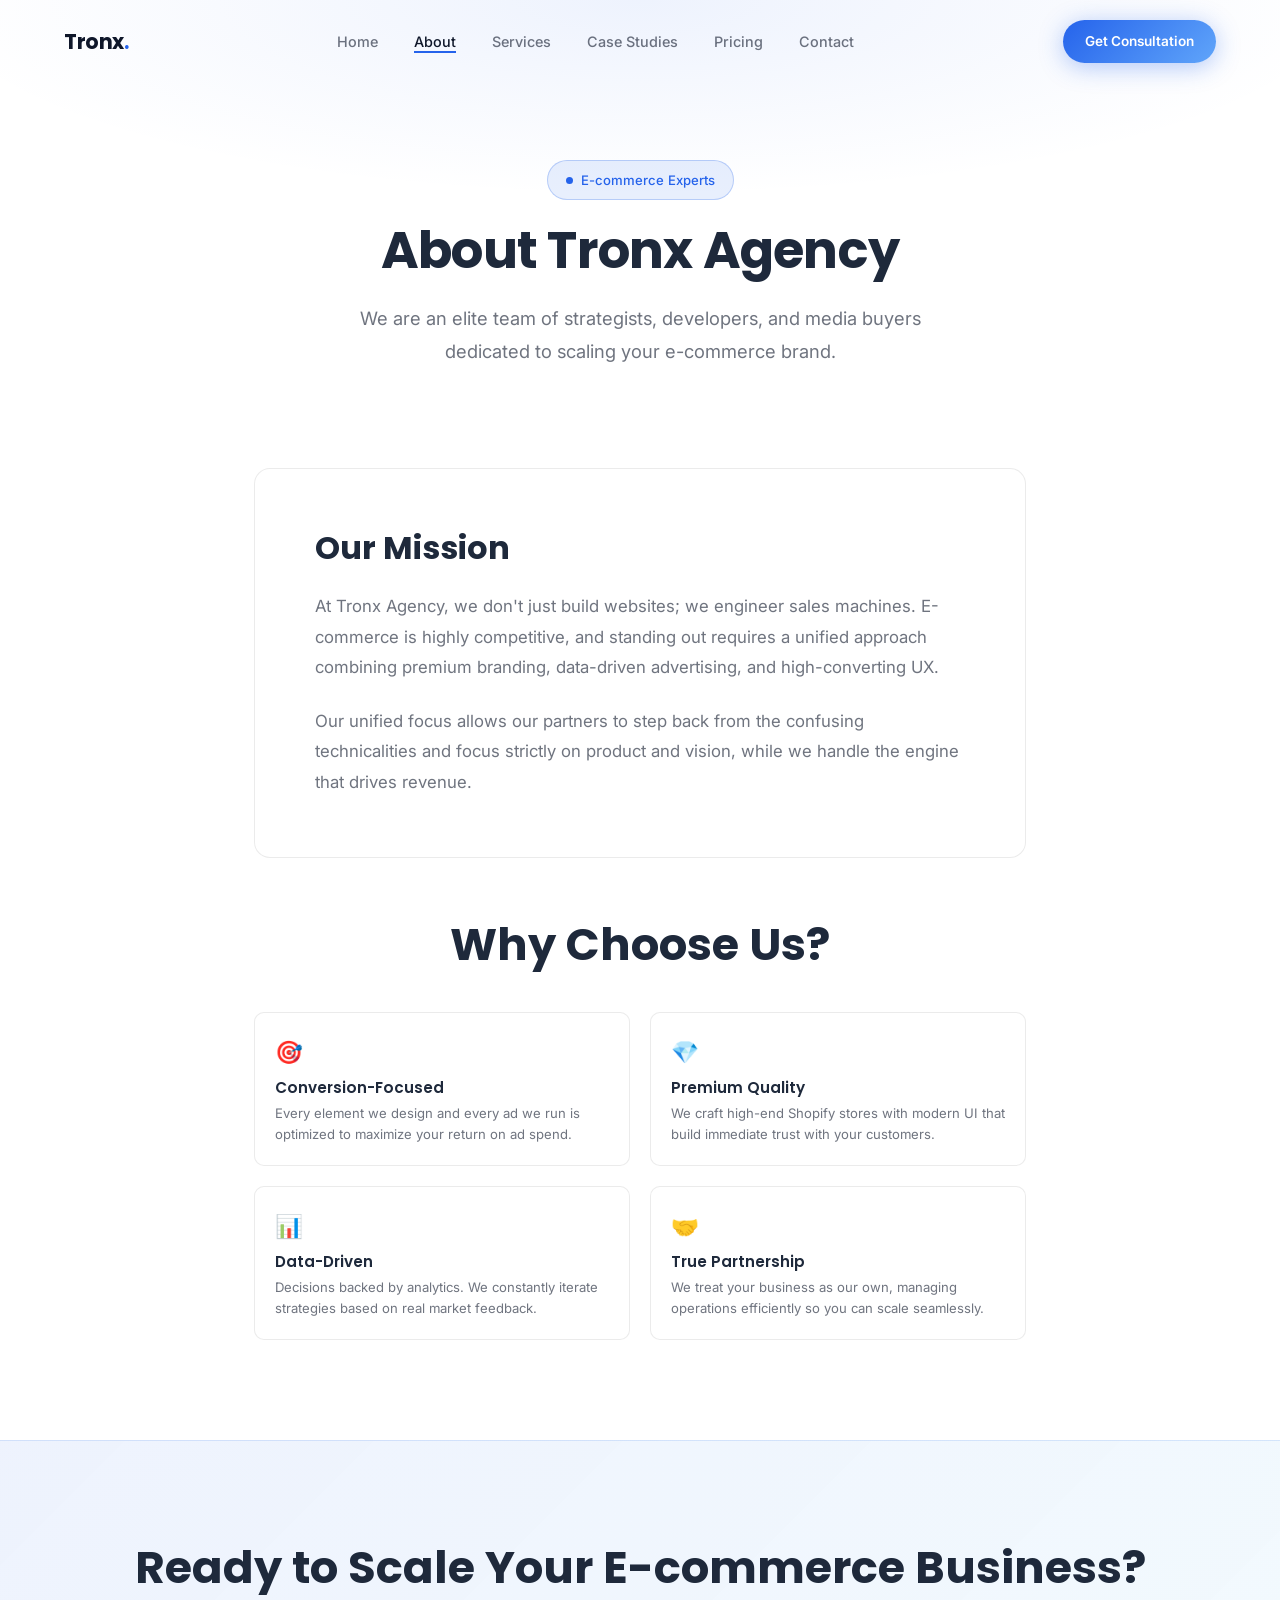
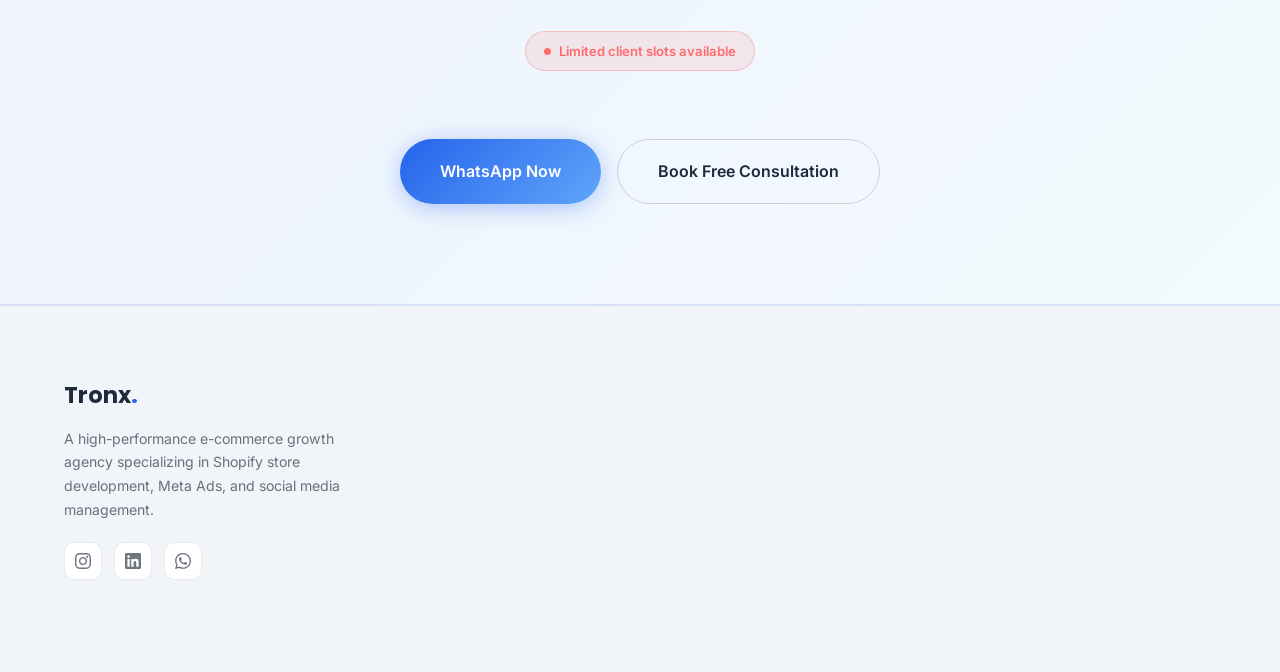
==== commit 404f7ad6: "Add files via upload" ====
--- a/about.html
+++ b/about.html
@@ -1,302 +1,136 @@
-<!DOCTYPE html>
-<html lang="en">
-<head>
-  <meta charset="UTF-8" />
-  <meta name="viewport" content="width=device-width, initial-scale=1.0" />
-  <title>About — Adhil Noushad | Shopify Expert & Meta Ads Specialist</title>
-  <meta name="description" content="Learn about Adhil Noushad — a results-driven Shopify developer and Meta Ads expert with 4+ years of e-commerce experience helping brands scale profitably." />
-  <link rel="stylesheet" href="style.css" />
-  <link rel="icon" href="data:image/svg+xml,<svg xmlns='http://www.w3.org/2000/svg' viewBox='0 0 100 100'><text y='.9em' font-size='90'>⚡</text></svg>" />
-</head>
-<body>
-
-<!-- NAVBAR -->
-<nav class="navbar" id="navbar">
-  <div class="container">
-    <div class="navbar-inner">
-      <a href="index.html" class="navbar-logo">Adhil<span>.</span></a>
-      <ul class="navbar-links">
-        <li><a href="index.html">Home</a></li>
-        <li><a href="about.html" class="active">About</a></li>
-        <li><a href="services.html">Services</a></li>
-        <li><a href="portfolio.html">Portfolio</a></li>
-        <li><a href="pricing.html">Pricing</a></li>
-        <li><a href="contact.html">Contact</a></li>
-      </ul>
-      <div class="navbar-cta">
-        <a href="contact.html" class="btn btn-gold btn-sm">Get Consultation</a>
-        <button class="nav-toggle" id="navToggle" aria-label="Toggle menu"><span></span><span></span><span></span></button>
-      </div>
-    </div>
-  </div>
-</nav>
-<div class="mobile-nav-overlay" id="mobileNav">
-  <ul class="navbar-links">
-    <li><a href="index.html">Home</a></li>
-    <li><a href="about.html">About</a></li>
-    <li><a href="services.html">Services</a></li>
-    <li><a href="portfolio.html">Portfolio</a></li>
-    <li><a href="pricing.html">Pricing</a></li>
-    <li><a href="contact.html">Contact</a></li>
-    <li><a href="contact.html" class="btn btn-gold" style="margin-top:8px;">Get Consultation</a></li>
-  </ul>
-  <button class="mobile-close" id="mobileClose">✕</button>
-</div>
-
-<!-- PAGE HERO -->
-<section class="page-hero">
-  <div class="container" style="position:relative;z-index:1;">
-    <div class="reveal">
-      <span class="section-label">About Me</span>
-      <div class="divider" style="margin:12px auto 16px;"></div>
-      <h1 class="display-lg" style="margin-bottom:16px;">The Person Behind<br><span class="gradient-text">Your Growth</span></h1>
-      <p class="lead" style="max-width:560px;margin:0 auto;">4+ years of turning e-commerce ideas into profitable, scalable businesses through strategy, design, and data.</p>
-    </div>
-  </div>
-</section>
-
-<!-- ABOUT MAIN -->
-<section class="section">
-  <div class="container">
-    <div class="about-grid">
-      <!-- Left: Visual -->
-      <div class="about-img-wrapper reveal-left">
-        <div class="about-img-frame">
-          <div class="about-img-inner">
-            <div class="about-avatar">AN</div>
-            <div class="about-name-plate">
-              <div class="name">Adhil Noushad</div>
-              <div class="title">Shopify Expert · Meta Ads Pro</div>
-            </div>
-            <div style="display:flex;flex-direction:column;gap:8px;width:100%;padding:0 24px;margin-top:8px;">
-              <div style="background:var(--surface);border:1px solid var(--border);border-radius:8px;padding:10px 14px;font-size:0.82rem;display:flex;align-items:center;gap:10px;">
-                <span>🏆</span> Top-rated Shopify Developer
-              </div>
-              <div style="background:var(--surface);border:1px solid var(--border);border-radius:8px;padding:10px 14px;font-size:0.82rem;display:flex;align-items:center;gap:10px;">
-                <span>🌍</span> Serving Clients Globally
-              </div>
-              <div style="background:var(--surface);border:1px solid var(--border);border-radius:8px;padding:10px 14px;font-size:0.82rem;display:flex;align-items:center;gap:10px;">
-                <span>⚡</span> Fast Delivery & Results
-              </div>
-            </div>
-          </div>
-        </div>
-        <div class="about-floating-badge">
-          <div class="icon">📅</div>
-          <div class="info">
-            <div class="val">4+ Years</div>
-            <div class="lbl">E-commerce Experience</div>
-          </div>
-        </div>
-      </div>
-
-      <!-- Right: Content -->
-      <div class="reveal-right">
-        <span class="section-label">My Story</span>
-        <div class="gold-line"></div>
-        <h2 style="font-size:clamp(1.6rem,3vw,2.4rem);font-weight:700;margin-bottom:20px;line-height:1.2;">From Curious Beginner to<br>E-commerce Authority</h2>
-        <p style="color:var(--muted);line-height:1.85;margin-bottom:20px;">
-          My journey started over 4 years ago when I launched my first Shopify store — and lost money on bad ads and a poorly designed site. That failure became my best teacher. I became obsessed with understanding what makes an e-commerce store actually convert.
-        </p>
-        <p style="color:var(--muted);line-height:1.85;margin-bottom:20px;">
-          I spent thousands of hours studying top-performing Shopify stores, dissecting Meta Ads strategies, testing products across dozens of niches, and learning the data-driven way to scale.
-        </p>
-        <p style="color:var(--muted);line-height:1.85;margin-bottom:32px;">
-          Today, I help small business owners and entrepreneurs skip the expensive learning curve. I build premium stores and run laser-targeted ad campaigns that turn their business from struggling to scaling — profitably and predictably.
-        </p>
-
-        <div style="display:flex;gap:24px;margin-bottom:40px;">
-          <div style="text-align:center;padding:20px 24px;background:var(--card);border:1px solid var(--border);border-radius:12px;">
-            <div style="font-family:var(--font-main);font-size:2rem;font-weight:800;color:var(--gold);">₹19L+</div>
-            <div style="font-size:0.8rem;color:var(--muted);margin-top:4px;">Revenue Generated</div>
-          </div>
-          <div style="text-align:center;padding:20px 24px;background:var(--card);border:1px solid var(--border);border-radius:12px;">
-            <div style="font-family:var(--font-main);font-size:2rem;font-weight:800;color:var(--gold);">50+</div>
-            <div style="font-size:0.8rem;color:var(--muted);margin-top:4px;">Stores Built</div>
-          </div>
-          <div style="text-align:center;padding:20px 24px;background:var(--card);border:1px solid var(--border);border-radius:12px;">
-            <div style="font-family:var(--font-main);font-size:2rem;font-weight:800;color:var(--gold);">4.2x</div>
-            <div style="font-size:0.8rem;color:var(--muted);margin-top:4px;">Avg. ROAS</div>
-          </div>
-        </div>
-
-        <!-- Skills -->
-        <h3 style="font-size:1.1rem;font-weight:700;margin-bottom:16px;">Core Skills & Expertise</h3>
-        <div class="skills-grid" style="margin-bottom:36px;">
-          <span class="skill-chip">Shopify Development</span>
-          <span class="skill-chip">Meta Ads (Facebook & Instagram)</span>
-          <span class="skill-chip">Dropshipping</span>
-          <span class="skill-chip">Product Research</span>
-          <span class="skill-chip">Conversion Rate Optimization</span>
-          <span class="skill-chip">Store Design & UI/UX</span>
-          <span class="skill-chip">Email Marketing</span>
-          <span class="skill-chip">Ad Creative Strategy</span>
-          <span class="skill-chip">A/B Testing</span>
-        </div>
-
-        <a href="contact.html" class="btn btn-gold">Work With Me →</a>
-      </div>
-    </div>
-  </div>
-</section>
-
-<!-- MISSION & VALUES -->
-<section class="section" style="background:var(--surface);border-top:1px solid var(--border);border-bottom:1px solid var(--border);">
-  <div class="container">
-    <div class="section-header centered reveal">
-      <span class="section-label">Mission & Values</span>
-      <div class="divider" style="margin:12px auto 16px;"></div>
-      <h2 class="section-title">Why I Do What I Do</h2>
-      <p class="lead mt-16 text-center">I believe every entrepreneur deserves the tools and expertise to build a business that gives them freedom — financially and personally.</p>
-    </div>
-
-    <div style="display:grid;grid-template-columns:repeat(3,1fr);gap:24px;" class="stagger">
-      <div class="card reveal" style="text-align:center;">
-        <div style="font-size:2.4rem;margin-bottom:16px;">🎯</div>
-        <h3 style="font-size:1.1rem;font-weight:700;margin-bottom:10px;">Results First</h3>
-        <p style="font-size:0.88rem;color:var(--muted);line-height:1.7;">Every decision is driven by data and outcomes. I don't build pretty websites — I build profitable ones.</p>
-      </div>
-      <div class="card reveal" style="text-align:center;">
-        <div style="font-size:2.4rem;margin-bottom:16px;">⚡</div>
-        <h3 style="font-size:1.1rem;font-weight:700;margin-bottom:10px;">Speed & Simplicity</h3>
-        <p style="font-size:0.88rem;color:var(--muted);line-height:1.7;">No bloat, no delays. I deliver fast, clean solutions that work from day one. Your time is money.</p>
-      </div>
-      <div class="card reveal" style="text-align:center;">
-        <div style="font-size:2.4rem;margin-bottom:16px;">🤝</div>
-        <h3 style="font-size:1.1rem;font-weight:700;margin-bottom:10px;">True Partnership</h3>
-        <p style="font-size:0.88rem;color:var(--muted);line-height:1.7;">I treat your business like my own. Your success is my success — that's not a tagline, it's how I work.</p>
-      </div>
-    </div>
-  </div>
-</section>
-
-<!-- WHY CHOOSE ME -->
-<section class="section">
-  <div class="container">
-    <div style="display:grid;grid-template-columns:1fr 1fr;gap:80px;align-items:center;">
-      <div class="reveal-left">
-        <span class="section-label">Why Choose Me</span>
-        <div class="gold-line"></div>
-        <h2 class="section-title" style="margin-bottom:20px;">The Advantage of<br>Working With Me</h2>
-        <p style="color:var(--muted);line-height:1.8;">
-          Unlike generic agencies with account managers and no accountability, you work directly with me — an expert who has skin in the game and cares deeply about your results.
-        </p>
-        <a href="contact.html" class="btn btn-ghost" style="margin-top:32px;">Start a Project →</a>
-      </div>
-      <div class="reveal-right">
-        <div class="why-grid">
-          <div class="why-item">
-            <div class="icon">🔍</div>
-            <h4>Deep E-com Expertise</h4>
-            <p>4+ years of hands-on experience across fashion, beauty, electronics, and more.</p>
-          </div>
-          <div class="why-item">
-            <div class="icon">📊</div>
-            <h4>Data-Driven Strategy</h4>
-            <p>Every campaign and design choice is backed by analytics and split-testing.</p>
-          </div>
-          <div class="why-item">
-            <div class="icon">🚀</div>
-            <h4>Fast Turnaround</h4>
-            <p>Most stores go live within 7–14 days. No waiting months to start selling.</p>
-          </div>
-          <div class="why-item">
-            <div class="icon">💬</div>
-            <h4>Direct Communication</h4>
-            <p>No middlemen. You talk directly to the person doing the work — always.</p>
-          </div>
-          <div class="why-item">
-            <div class="icon">💎</div>
-            <h4>Premium Quality</h4>
-            <p>Agency-level quality at freelancer prices. No compromises on design or performance.</p>
-          </div>
-          <div class="why-item">
-            <div class="icon">🛡️</div>
-            <h4>Full Support</h4>
-            <p>Post-launch support included. I'm there when you need help, not just at delivery.</p>
-          </div>
-        </div>
-      </div>
-    </div>
-  </div>
-</section>
-
-<!-- CTA -->
-<section class="cta-section">
-  <div class="container">
-    <div class="reveal">
-      <div class="urgency-badge"><span class="urgency-dot"></span> Limited Slots Available</div>
-      <h2 class="section-title" style="margin-bottom:16px;">Let's Build Something Great Together</h2>
-      <p class="lead">Ready to take your e-commerce business to the next level? Let's talk strategy — for free.</p>
-      <div style="display:flex;justify-content:center;gap:16px;margin-top:40px;flex-wrap:wrap;">
-        <a href="contact.html" class="btn btn-gold btn-lg">Book Free Consultation →</a>
-        <a href="services.html" class="btn btn-outline btn-lg">View Services</a>
-      </div>
-    </div>
-  </div>
-</section>
-
-<!-- FOOTER -->
-<footer class="footer">
-  <div class="container">
-    <div class="footer-grid">
-      <div class="footer-brand">
-        <div class="logo">Adhil<span>.</span></div>
-        <p>Shopify Expert & Meta Ads Specialist helping brands build, launch, and scale profitable e-commerce businesses.</p>
-        <div class="footer-socials">
-          <a href="#" class="social-btn" aria-label="Instagram">
-            <svg width="16" height="16" fill="currentColor" viewBox="0 0 24 24"><path d="M12 2.163c3.204 0 3.584.012 4.85.07 3.252.148 4.771 1.691 4.919 4.919.058 1.265.069 1.645.069 4.849 0 3.205-.012 3.584-.069 4.849-.149 3.225-1.664 4.771-4.919 4.919-1.266.058-1.644.07-4.85.07-3.204 0-3.584-.012-4.849-.07-3.26-.149-4.771-1.699-4.919-4.92-.058-1.265-.07-1.644-.07-4.849 0-3.204.013-3.583.07-4.849.149-3.227 1.664-4.771 4.919-4.919 1.266-.057 1.645-.069 4.849-.069zm0-2.163c-3.259 0-3.667.014-4.947.072-4.358.2-6.78 2.618-6.98 6.98-.059 1.281-.073 1.689-.073 4.948 0 3.259.014 3.668.072 4.948.2 4.358 2.618 6.78 6.98 6.98 1.281.058 1.689.072 4.948.072 3.259 0 3.668-.014 4.948-.072 4.354-.2 6.782-2.618 6.979-6.98.059-1.28.073-1.689.073-4.948 0-3.259-.014-3.667-.072-4.947-.196-4.354-2.617-6.78-6.979-6.98-1.281-.059-1.69-.073-4.949-.073zm0 5.838c-3.403 0-6.162 2.759-6.162 6.162s2.759 6.163 6.162 6.163 6.162-2.759 6.162-6.163c0-3.403-2.759-6.162-6.162-6.162zm0 10.162c-2.209 0-4-1.79-4-4 0-2.209 1.791-4 4-4s4 1.791 4 4c0 2.21-1.791 4-4 4zm6.406-11.845c-.796 0-1.441.645-1.441 1.44s.645 1.44 1.441 1.44c.795 0 1.439-.645 1.439-1.44s-.644-1.44-1.439-1.44z"/></svg>
-          </a>
-          <a href="#" class="social-btn" aria-label="LinkedIn">
-            <svg width="16" height="16" fill="currentColor" viewBox="0 0 24 24"><path d="M20.447 20.452h-3.554v-5.569c0-1.328-.027-3.037-1.852-3.037-1.853 0-2.136 1.445-2.136 2.939v5.667H9.351V9h3.414v1.561h.046c.477-.9 1.637-1.85 3.37-1.85 3.601 0 4.267 2.37 4.267 5.455v6.286zM5.337 7.433c-1.144 0-2.063-.926-2.063-2.065 0-1.138.92-2.063 2.063-2.063 1.14 0 2.064.925 2.064 2.063 0 1.139-.925 2.065-2.064 2.065zm1.782 13.019H3.555V9h3.564v11.452zM22.225 0H1.771C.792 0 0 .774 0 1.729v20.542C0 23.227.792 24 1.771 24h20.451C23.2 24 24 23.227 24 22.271V1.729C24 .774 23.2 0 22.222 0h.003z"/></svg>
-          </a>
-          <a href="https://wa.me/917356567770" class="social-btn" aria-label="WhatsApp">
-            <svg width="16" height="16" fill="currentColor" viewBox="0 0 24 24"><path d="M17.472 14.382c-.297-.149-1.758-.867-2.03-.967-.273-.099-.471-.148-.67.15-.197.297-.767.966-.94 1.164-.173.199-.347.223-.644.075-.297-.15-1.255-.463-2.39-1.475-.883-.788-1.48-1.761-1.653-2.059-.173-.297-.018-.458.13-.606.134-.133.298-.347.446-.52.149-.174.198-.298.298-.497.099-.198.05-.371-.025-.52-.075-.149-.669-1.612-.916-2.207-.242-.579-.487-.5-.669-.51-.173-.008-.371-.01-.57-.01-.198 0-.52.074-.792.372-.272.297-1.04 1.016-1.04 2.479 0 1.462 1.065 2.875 1.213 3.074.149.198 2.096 3.2 5.077 4.487.709.306 1.262.489 1.694.625.712.227 1.36.195 1.871.118.571-.085 1.758-.719 2.006-1.413.248-.694.248-1.289.173-1.413-.074-.124-.272-.198-.57-.347m-5.421 7.403h-.004a9.87 9.87 0 01-5.031-1.378l-.361-.214-3.741.982.998-3.648-.235-.374a9.86 9.86 0 01-1.51-5.26c.001-5.45 4.436-9.884 9.888-9.884 2.64 0 5.122 1.03 6.988 2.898a9.825 9.825 0 012.893 6.994c-.003 5.45-4.437 9.884-9.885 9.884m8.413-18.297A11.815 11.815 0 0012.05 0C5.495 0 .16 5.335.157 11.892c0 2.096.547 4.142 1.588 5.945L.057 24l6.305-1.654a11.882 11.882 0 005.683 1.448h.005c6.554 0 11.89-5.335 11.893-11.893a11.821 11.821 0 00-3.48-8.413z"/></svg>
-          </a>
-        </div>
-      </div>
-      <div class="footer-col">
-        <h4>Pages</h4>
-        <ul>
-          <li><a href="index.html">Home</a></li>
-          <li><a href="about.html">About</a></li>
-          <li><a href="services.html">Services</a></li>
-          <li><a href="portfolio.html">Portfolio</a></li>
-          <li><a href="pricing.html">Pricing</a></li>
-          <li><a href="contact.html">Contact</a></li>
-        </ul>
-      </div>
-      <div class="footer-col">
-        <h4>Services</h4>
-        <ul>
-          <li><a href="services.html">Shopify Development</a></li>
-          <li><a href="services.html">Meta Ads Management</a></li>
-          <li><a href="services.html">Dropshipping Setup</a></li>
-          <li><a href="pricing.html">View Pricing</a></li>
-        </ul>
-      </div>
-      <div class="footer-col">
-        <h4>Contact</h4>
-        <ul>
-          <li><a href="https://wa.me/917356567770">WhatsApp</a></li>
-          <li><a href="mailto:adhil@example.com">adhil@example.com</a></li>
-          <li><a href="contact.html">Book a Call</a></li>
-        </ul>
-      </div>
-    </div>
-    <div class="footer-bottom">
-      <p>© 2025 <a href="index.html">Adhil Noushad</a>. All rights reserved.</p>
-      <p style="font-size:0.82rem;color:var(--muted);">Shopify Expert · Meta Ads Specialist · E-commerce Consultant</p>
-    </div>
-  </div>
-</footer>
-
-<!-- Floating WhatsApp -->
-<a href="https://wa.me/917356567770" class="whatsapp-float" target="_blank" rel="noopener" aria-label="Chat on WhatsApp">
-  <div class="whatsapp-pulse"></div>
-  <svg viewBox="0 0 24 24"><path d="M17.472 14.382c-.297-.149-1.758-.867-2.03-.967-.273-.099-.471-.148-.67.15-.197.297-.767.966-.94 1.164-.173.199-.347.223-.644.075-.297-.15-1.255-.463-2.39-1.475-.883-.788-1.48-1.761-1.653-2.059-.173-.297-.018-.458.13-.606.134-.133.298-.347.446-.52.149-.174.198-.298.298-.497.099-.198.05-.371-.025-.52-.075-.149-.669-1.612-.916-2.207-.242-.579-.487-.5-.669-.51-.173-.008-.371-.01-.57-.01-.198 0-.52.074-.792.372-.272.297-1.04 1.016-1.04 2.479 0 1.462 1.065 2.875 1.213 3.074.149.198 2.096 3.2 5.077 4.487.709.306 1.262.489 1.694.625.712.227 1.36.195 1.871.118.571-.085 1.758-.719 2.006-1.413.248-.694.248-1.289.173-1.413-.074-.124-.272-.198-.57-.347m-5.421 7.403h-.004a9.87 9.87 0 01-5.031-1.378l-.361-.214-3.741.982.998-3.648-.235-.374a9.86 9.86 0 01-1.51-5.26c.001-5.45 4.436-9.884 9.888-9.884 2.64 0 5.122 1.03 6.988 2.898a9.825 9.825 0 012.893 6.994c-.003 5.45-4.437 9.884-9.885 9.884m8.413-18.297A11.815 11.815 0 0012.05 0C5.495 0 .16 5.335.157 11.892c0 2.096.547 4.142 1.588 5.945L.057 24l6.305-1.654a11.882 11.882 0 005.683 1.448h.005c6.554 0 11.89-5.335 11.893-11.893a11.821 11.821 0 00-3.48-8.413z"/></svg>
-</a>
-
-<script src="main.js"></script>
-</body>
-</html>
+<!DOCTYPE html>
+<html lang="en">
+<head>
+  <meta charset="UTF-8" />
+  <meta name="viewport" content="width=device-width, initial-scale=1.0" />
+  <title>About Us — Tronx Agency</title>
+  <meta name="description" content="Learn about Tronx Agency, the e-commerce growth experts helping brands scale through Shopify and Meta Ads." />
+  <link rel="stylesheet" href="style.css" />
+  <link rel="icon" href="data:image/svg+xml,<svg xmlns='http://www.w3.org/2000/svg' viewBox='0 0 100 100'><circle cx='50' cy='50' r='50' fill='%232563eb'/><text y='65' x='20' font-size='60' fill='white' font-family='sans-serif' font-weight='bold'>Tr</text></svg>" />
+</head>
+<body>
+
+<!-- ══ NAVBAR ══ -->
+<nav class="navbar" id="navbar">
+  <div class="container">
+    <div class="navbar-inner">
+      <a href="index.html" class="navbar-logo">Tronx<span>.</span></a>
+      <ul class="navbar-links">
+        <li><a href="index.html">Home</a></li>
+        <li><a href="about.html" class="active">About</a></li>
+        <li><a href="services.html">Services</a></li>
+        <li><a href="portfolio.html">Case Studies</a></li>
+        <li><a href="pricing.html">Pricing</a></li>
+        <li><a href="contact.html">Contact</a></li>
+      </ul>
+      <div class="navbar-cta">
+        <a href="contact.html" class="btn btn-gold btn-sm">Get Consultation</a>
+        <button class="nav-toggle" id="navToggle" aria-label="Toggle menu">
+          <span></span><span></span><span></span>
+        </button>
+      </div>
+    </div>
+  </div>
+</nav>
+
+<!-- Mobile Overlay -->
+<div class="mobile-nav-overlay" id="mobileNav">
+  <ul class="navbar-links">
+    <li><a href="index.html">Home</a></li>
+    <li><a href="about.html">About</a></li>
+    <li><a href="services.html">Services</a></li>
+    <li><a href="portfolio.html">Case Studies</a></li>
+    <li><a href="pricing.html">Pricing</a></li>
+    <li><a href="contact.html">Contact</a></li>
+    <li><a href="contact.html" class="btn btn-gold" style="margin-top:8px;">Get Consultation</a></li>
+  </ul>
+  <button class="mobile-close" id="mobileClose">✕</button>
+</div>
+
+<section class="page-hero">
+  <div class="container">
+    <div class="hero-badge reveal" style="margin:0 auto 20px;"><span class="dot"></span> E-commerce Experts</div>
+    <h1 class="display-lg reveal" style="transition-delay:0.1s;">About Tronx Agency</h1>
+    <p class="lead reveal" style="margin:20px auto 0; max-width:600px; transition-delay:0.2s;">
+      We are an elite team of strategists, developers, and media buyers dedicated to scaling your e-commerce brand.
+    </p>
+  </div>
+</section>
+<section class="section" style="padding-top:0;">
+  <div class="container-sm">
+    <div class="card reveal" style="padding:60px; margin-bottom:60px;">
+      <h2 style="font-size:2rem; font-weight:700; margin-bottom:24px;">Our Mission</h2>
+      <p style="color:var(--muted); font-size:1.05rem; line-height:1.8; margin-bottom:24px;">
+        At Tronx Agency, we don't just build websites; we engineer sales machines. E-commerce is highly competitive, and standing out requires a unified approach combining premium branding, data-driven advertising, and high-converting UX.
+      </p>
+      <p style="color:var(--muted); font-size:1.05rem; line-height:1.8;">
+        Our unified focus allows our partners to step back from the confusing technicalities and focus strictly on product and vision, while we handle the engine that drives revenue.
+      </p>
+    </div>
+    
+    <h2 class="section-title reveal" style="text-align:center; margin-bottom:40px;">Why Choose Us?</h2>
+    <div class="why-grid stagger">
+      <div class="why-item reveal">
+        <div class="icon">🎯</div>
+        <h4>Conversion-Focused</h4>
+        <p>Every element we design and every ad we run is optimized to maximize your return on ad spend.</p>
+      </div>
+      <div class="why-item reveal">
+        <div class="icon">💎</div>
+        <h4>Premium Quality</h4>
+        <p>We craft high-end Shopify stores with modern UI that build immediate trust with your customers.</p>
+      </div>
+      <div class="why-item reveal">
+        <div class="icon">📊</div>
+        <h4>Data-Driven</h4>
+        <p>Decisions backed by analytics. We constantly iterate strategies based on real market feedback.</p>
+      </div>
+      <div class="why-item reveal">
+        <div class="icon">🤝</div>
+        <h4>True Partnership</h4>
+        <p>We treat your business as our own, managing operations efficiently so you can scale seamlessly.</p>
+      </div>
+    </div>
+  </div>
+</section>
+
+<!-- ══ CTA SECTION ══ -->
+<section class="cta-section">
+  <div class="container">
+    <div class="reveal">
+      <h2 class="section-title" style="margin-bottom:16px;">Ready to Scale Your E-commerce Business?</h2>
+      <div class="urgency-badge" style="margin-top:20px; display:inline-flex;"><span class="urgency-dot"></span> Limited client slots available</div>
+      <div style="display:flex;justify-content:center;gap:16px;margin-top:40px;flex-wrap:wrap;">
+        <a href="https://wa.me/917356567770" class="btn btn-gold btn-lg">
+          WhatsApp Now
+        </a>
+        <a href="contact.html" class="btn btn-outline btn-lg" style="border-color:rgba(0,0,0,0.15); color:var(--text);">
+          Book Free Consultation
+        </a>
+      </div>
+    </div>
+  </div>
+</section>
+
+<!-- ══ FOOTER ══ -->
+<footer class="footer">
+  <div class="container">
+    <div class="footer-grid">
+      <div class="footer-brand">
+        <div class="logo">Tronx<span>.</span></div>
+        <p>A high-performance e-commerce growth agency specializing in Shopify store development, Meta Ads, and social media management.</p>
+        <div class="footer-socials">
+          <a href="#" class="social-btn" aria-label="Instagram">
+            <svg width="16" height="16" fill="currentColor" viewBox="0 0 24 24"><path d="M12 2.163c3.204 0 3.584.012 4.85.07 3.252.148 4.771 1.691 4.919 4.919.058 1.265.069 1.645.069 4.849 0 3.205-.012 3.584-.069 4.849-.149 3.225-1.664 4.771-4.919 4.919-1.266.058-1.644.07-4.85.07-3.204 0-3.584-.012-4.849-.07-3.26-.149-4.771-1.699-4.919-4.92-.058-1.265-.07-1.644-.07-4.849 0-3.204.013-3.583.07-4.849.149-3.227 1.664-4.771 4.919-4.919 1.266-.057 1.645-.069 4.849-.069zm0-2.163c-3.259 0-3.667.014-4.947.072-4.358.2-6.78 2.618-6.98 6.98-.059 1.281-.073 1.689-.073 4.948 0 3.259.014 3.668.072 4.948.2 4.358 2.618 6.78 6.98 6.98 1.281.058 1.689.072 4.948.072 3.259 0 3.668-.014 4.948-.072 4.354-.2 6.782-2.618 6.979-6.98.059-1.28.073-1.689.073-4.948 0-3.259-.014-3.667-.072-4.947-.196-4.354-2.617-6.78-6.979-6.98-1.281-.059-1.69-.073-4.949-.073zm0 5.838c-3.403 0-6.162 2.759-6.162 6.162s2.759 6.163 6.162 6.163 6.162-2.759 6.162-6.163c0-3.403-2.759-6.162-6.162-6.162zm0 10.162c-2.209 0-4-1.79-4-4 0-2.209 1.791-4 4-4s4 1.791 4 4c0 2.21-1.791 4-4 4zm6.406-11.845c-.796 0-1.441.645-1.441 1.44s.645 1.44 1.441 1.44c.795 0 1.439-.645 1.439-1.44s-.644-1.44-1.439-1.44z"/></svg>
+          </a>
+          <a href="#" class="social-btn" aria-label="LinkedIn">
+            <svg width="16" height="16" fill="currentColor" viewBox="0 0 24 24"><path d="M20.447 20.452h-3.554v-5.569c0-1.328-.027-3.037-1.852-3.037-1.853 0-2.136 1.445-2.136 2.939v5.667H9.351V9h3.414v1.561h.046c.477-.9 1.637-1.85 3.37-1.85 3.601 0 4.267 2.37 4.267 5.455v6.286zM5.337 7.433c-1.144 0-2.063-.926-2.063-2.065 0-1.138.92-2.063 2.063-2.063 1.14 0 2.064.925 2.064 2.063 0 1.139-.925 2.065-2.064 2.065zm1.782 13.019H3.555V9h3.564v11.452zM22.225 0H1.771C.792 0 0 .774 0 1.729v20.542C0 23.227.792 24 1.771 24h20.451C23.2 24 24 23.227 24 22.271V1.729C24 .774 23.2 0 22.222 0h.003z"/></svg>
+          </a>
+          <a href="https://wa.me/917356567770" class="social-btn" aria-label="WhatsApp">
+            <svg width="16" height="16" fill="currentColor" viewBox="0 0 24 24"><path d="M17.472 14.382c-.297-.149-1.758-.867-2.03-.967-.273-.099-.471-.148-.67.15-.197.297-.767.966-.94 1.164-.173.199-.347.223-.644.075-.297-.15-1.255-.463-2.39-1.475-.883-.788-1.48-1.761-1.653-2.059-.173-.297-.018-.458.13-.606.134-.133.298-.347.446-.52.149-.174.198-.298.298-.497.099-.198.05-.371-.025-.52-.075-.149-.669-1.612-.916-2.207-.242-.579-.487-.5-.669-.51-.173-.008-.371-.01-.57-.01-.198 0-.52.074-.792.372-.272.297-1.04 1.016-1.04 2.479 0 1.462 1.065 2.875 1.213 3.074.149.198 2.096 3.2 5.077 4.487.709.306 1.262.489 1.694.625.712.227 1.36.195 1.871.118.571-.085 1.758-.719 2.006-1.413.248-.694.248-1.289.173-1.413-.074-.124-.272-.198-.57-.347m-5.421 7.403h-.004a9.87 9.87 0 01-5.031-1.378l-.361-.214-3.741.982.998-3.648-.235-.374a9.86 9.86 0 01-1.51-5.26c.001-5.45 4.436-9.884 9.888-9.884 2.64 0 5.122 1.03 6.988 2.898a9.825 9.825 0 012.893 6.994c-.003 5.45-4.437 9.884-9.885 9.884m8.413-18.297A11.815 11.815 0 0012.05 0C5.495 0 .16 5.335.157 11.892c0 2.096.547 4.142 1.588 5.945L.057 24l6.305-1.654a11.882 11.882 0 005.683 1.448h.005c6.554 0 11.89-5.335 11.893-11.893a11.821 11.821 0 00-3.48-8.413z"/>
+  </svg>
+</a>
+
+<script src="main.js"></script>
+</body>
+</html>
--- a/style.css
+++ b/style.css
@@ -1,35 +1,34 @@
-/* ========================================
-   GLOBAL STYLES — Adhil Noushad Portfolio
+﻿/* ========================================
+   GLOBAL STYLES â€” Tronx Agency Portfolio
    ======================================== */
 
 @import url('https://fonts.googleapis.com/css2?family=Poppins:wght@300;400;500;600;700;800;900&family=Inter:wght@300;400;500;600;700&display=swap');
 
-/* ─── CSS Variables ─── */
+/* â”€â”€â”€ CSS Variables â”€â”€â”€ */
 :root {
-  --black: #0a0a0a;
-  --deep: #111118;
-  --surface: #16161f;
-  --card: #1e1e2a;
-  --border: rgba(255,255,255,0.07);
-  --gold: #c9a84c;
-  --gold-light: #e8c96a;
-  --gold-dim: rgba(201,168,76,0.15);
-  --accent: #4f8fff;
-  --accent-dim: rgba(79,143,255,0.12);
-  --white: #ffffff;
-  --muted: rgba(255,255,255,0.55);
-  --text: rgba(255,255,255,0.88);
+  --black: #ffffff;
+  --deep: #f8fafc;
+  --surface: #f1f5f9;
+  --card: #ffffff;
+  --border: rgba(0,0,0,0.08); /* Dark border for light theme */
+  --gold: #2563eb; /* Primary blue */
+  --gold-light: #60a5fa; /* Light blue */
+  --gold-dim: rgba(37,99,235,0.1);
+  --accent: #0ea5e9;
+  --accent-dim: rgba(14,165,233,0.12);
+  --white: #0f172a; /* Make the 'white' text color effectively dark slate */
+  --muted: rgba(15,23,42,0.6);
+  --text: #1e293b;
   --radius: 16px;
   --radius-sm: 10px;
   --transition: 0.35s cubic-bezier(.4,0,.2,1);
-  --shadow: 0 20px 60px rgba(0,0,0,0.5);
-  --shadow-gold: 0 0 40px rgba(201,168,76,0.18);
-  --shadow-card: 0 4px 30px rgba(0,0,0,0.35);
+  --shadow: 0 20px 60px rgba(0,0,0,0.05); /* Lighter shadows */
+  --shadow-gold: 0 10px 40px rgba(37,99,235,0.15);
+  --shadow-card: 0 4px 30px rgba(0,0,0,0.05);
   --font-main: 'Poppins', sans-serif;
   --font-body: 'Inter', sans-serif;
 }
-
-/* ─── Reset ─── */
+/* â”€â”€â”€ Reset â”€â”€â”€ */
 *, *::before, *::after { box-sizing: border-box; margin: 0; padding: 0; }
 html { scroll-behavior: smooth; font-size: 16px; }
 body {
@@ -46,12 +45,12 @@
 button { cursor: pointer; font-family: inherit; }
 input, textarea, select { font-family: inherit; }
 
-/* ─── Scrollbar ─── */
+/* â”€â”€â”€ Scrollbar â”€â”€â”€ */
 ::-webkit-scrollbar { width: 5px; }
 ::-webkit-scrollbar-track { background: var(--black); }
 ::-webkit-scrollbar-thumb { background: var(--gold); border-radius: 10px; }
 
-/* ─── Typography ─── */
+/* â”€â”€â”€ Typography â”€â”€â”€ */
 h1,h2,h3,h4,h5 { font-family: var(--font-main); line-height: 1.2; }
 
 .display-xl { font-size: clamp(2.8rem, 6vw, 5rem); font-weight: 800; letter-spacing: -0.02em; }
@@ -72,26 +71,26 @@
 .text-muted { color: var(--muted); }
 .text-center { text-align: center; }
 
-/* ─── Gradient Text ─── */
+/* â”€â”€â”€ Gradient Text â”€â”€â”€ */
 .gradient-text {
-  background: linear-gradient(135deg, var(--gold-light) 0%, var(--gold) 50%, #f5d98b 100%);
+  background: linear-gradient(135deg, var(--gold-light) 0%, var(--gold) 50%, #1d4ed8 100%);
   -webkit-background-clip: text;
   -webkit-text-fill-color: transparent;
   background-clip: text;
 }
 
-/* ─── Layout ─── */
+/* â”€â”€â”€ Layout â”€â”€â”€ */
 .container { max-width: 1200px; margin: 0 auto; padding: 0 24px; }
 .container-sm { max-width: 820px; margin: 0 auto; padding: 0 24px; }
 .section { padding: 100px 0; }
 .section-sm { padding: 70px 0; }
 
-/* ─── Grid ─── */
+/* â”€â”€â”€ Grid â”€â”€â”€ */
 .grid-2 { display: grid; grid-template-columns: 1fr 1fr; gap: 32px; }
 .grid-3 { display: grid; grid-template-columns: repeat(3, 1fr); gap: 28px; }
 .grid-4 { display: grid; grid-template-columns: repeat(4, 1fr); gap: 24px; }
 
-/* ─── Flex ─── */
+/* â”€â”€â”€ Flex â”€â”€â”€ */
 .flex { display: flex; }
 .flex-center { display: flex; align-items: center; justify-content: center; }
 .flex-between { display: flex; align-items: center; justify-content: space-between; }
@@ -101,7 +100,7 @@
 .gap-24 { gap: 24px; }
 .gap-32 { gap: 32px; }
 
-/* ─── Buttons ─── */
+/* â”€â”€â”€ Buttons â”€â”€â”€ */
 .btn {
   display: inline-flex;
   align-items: center;
@@ -120,7 +119,7 @@
   content: '';
   position: absolute;
   inset: 0;
-  background: rgba(255,255,255,0.08);
+  background: rgba(0,0,0,0.05);
   opacity: 0;
   transition: var(--transition);
 }
@@ -129,17 +128,17 @@
 .btn-gold {
   background: linear-gradient(135deg, var(--gold), var(--gold-light));
   color: var(--black);
-  box-shadow: 0 4px 24px rgba(201,168,76,0.35);
+  box-shadow: 0 4px 24px rgba(37,99,235,0.35);
 }
 .btn-gold:hover {
   transform: translateY(-2px);
-  box-shadow: 0 8px 36px rgba(201,168,76,0.5);
+  box-shadow: 0 8px 36px rgba(37,99,235,0.5);
 }
 
 .btn-outline {
   background: transparent;
   color: var(--white);
-  border: 1.5px solid rgba(255,255,255,0.25);
+  border: 1.5px solid rgba(0,0,0,0.15);
 }
 .btn-outline:hover {
   border-color: var(--gold);
@@ -150,7 +149,7 @@
 .btn-ghost {
   background: var(--gold-dim);
   color: var(--gold);
-  border: 1px solid rgba(201,168,76,0.25);
+  border: 1px solid rgba(37,99,235,0.25);
 }
 .btn-ghost:hover {
   background: var(--gold);
@@ -161,7 +160,7 @@
 .btn-sm { padding: 10px 22px; font-size: 0.85rem; }
 .btn-lg { padding: 18px 40px; font-size: 1rem; }
 
-/* ─── Cards ─── */
+/* â”€â”€â”€ Cards â”€â”€â”€ */
 .card {
   background: var(--card);
   border: 1px solid var(--border);
@@ -170,12 +169,12 @@
   transition: var(--transition);
 }
 .card:hover {
-  border-color: rgba(201,168,76,0.25);
+  border-color: rgba(37,99,235,0.25);
   transform: translateY(-4px);
   box-shadow: var(--shadow-gold);
 }
 
-/* ─── Section Header ─── */
+/* â”€â”€â”€ Section Header â”€â”€â”€ */
 .section-header { margin-bottom: 64px; }
 .section-header .section-label { margin-bottom: 12px; display: block; }
 .section-header .section-title { margin-bottom: 16px; }
@@ -183,7 +182,7 @@
 .section-header.centered { text-align: center; }
 .section-header.centered .lead { margin: 0 auto; }
 
-/* ─── Divider ─── */
+/* â”€â”€â”€ Divider â”€â”€â”€ */
 .divider {
   height: 1px;
   background: linear-gradient(90deg, transparent, var(--gold), transparent);
@@ -192,7 +191,7 @@
   margin-bottom: 20px;
 }
 
-/* ─── Badge ─── */
+/* â”€â”€â”€ Badge â”€â”€â”€ */
 .badge {
   display: inline-flex;
   align-items: center;
@@ -202,10 +201,10 @@
   font-size: 0.8rem;
   font-weight: 500;
 }
-.badge-gold { background: var(--gold-dim); color: var(--gold); border: 1px solid rgba(201,168,76,0.2); }
-.badge-accent { background: var(--accent-dim); color: var(--accent); border: 1px solid rgba(79,143,255,0.2); }
-
-/* ─── Gradient Line ─── */
+.badge-gold { background: var(--gold-dim); color: var(--gold); border: 1px solid rgba(37,99,235,0.2); }
+.badge-accent { background: var(--accent-dim); color: var(--accent); border: 1px solid rgba(14,165,233,0.2); }
+
+/* â”€â”€â”€ Gradient Line â”€â”€â”€ */
 .gold-line {
   width: 60px; height: 3px;
   background: linear-gradient(90deg, var(--gold), var(--gold-light));
@@ -213,9 +212,9 @@
   margin: 16px 0;
 }
 
-/* ══════════════════════════════════════
+/* â•â•â•â•â•â•â•â•â•â•â•â•â•â•â•â•â•â•â•â•â•â•â•â•â•â•â•â•â•â•â•â•â•â•â•â•â•â•
    NAVBAR
-══════════════════════════════════════ */
+â•â•â•â•â•â•â•â•â•â•â•â•â•â•â•â•â•â•â•â•â•â•â•â•â•â•â•â•â•â•â•â•â•â•â•â•â•â• */
 .navbar {
   position: fixed;
   top: 0; left: 0; right: 0;
@@ -224,7 +223,7 @@
   transition: var(--transition);
 }
 .navbar.scrolled {
-  background: rgba(10,10,10,0.92);
+  background: rgba(255,255,255,0.96);
   backdrop-filter: blur(20px);
   -webkit-backdrop-filter: blur(20px);
   border-bottom: 1px solid var(--border);
@@ -287,9 +286,9 @@
   transition: var(--transition);
 }
 
-/* ══════════════════════════════════════
+/* â•â•â•â•â•â•â•â•â•â•â•â•â•â•â•â•â•â•â•â•â•â•â•â•â•â•â•â•â•â•â•â•â•â•â•â•â•â•
    HERO
-══════════════════════════════════════ */
+â•â•â•â•â•â•â•â•â•â•â•â•â•â•â•â•â•â•â•â•â•â•â•â•â•â•â•â•â•â•â•â•â•â•â•â•â•â• */
 .hero {
   min-height: 100vh;
   display: flex;
@@ -301,16 +300,16 @@
 .hero-bg {
   position: absolute;
   inset: 0;
-  background: radial-gradient(ellipse 80% 70% at 50% 20%, rgba(201,168,76,0.07) 0%, transparent 60%),
-              radial-gradient(ellipse 50% 50% at 80% 80%, rgba(79,143,255,0.06) 0%, transparent 60%),
+  background: radial-gradient(ellipse 80% 70% at 50% 20%, rgba(37,99,235,0.07) 0%, transparent 60%),
+              radial-gradient(ellipse 50% 50% at 80% 80%, rgba(14,165,233,0.06) 0%, transparent 60%),
               var(--black);
 }
 .hero-grid {
   position: absolute;
   inset: 0;
   background-image:
-    linear-gradient(rgba(255,255,255,0.02) 1px, transparent 1px),
-    linear-gradient(90deg, rgba(255,255,255,0.02) 1px, transparent 1px);
+    linear-gradient(rgba(0,0,0,0.03) 1px, transparent 1px),
+    linear-gradient(90deg, rgba(0,0,0,0.03) 1px, transparent 1px);
   background-size: 60px 60px;
   mask-image: radial-gradient(ellipse at center, black 30%, transparent 80%);
 }
@@ -324,7 +323,7 @@
   align-items: center;
   gap: 8px;
   background: var(--gold-dim);
-  border: 1px solid rgba(201,168,76,0.25);
+  border: 1px solid rgba(37,99,235,0.25);
   border-radius: 50px;
   padding: 8px 18px;
   font-size: 0.82rem;
@@ -381,7 +380,7 @@
   width: 20px; height: 20px;
   border-radius: 50%;
   background: var(--gold-dim);
-  border: 1px solid rgba(201,168,76,0.3);
+  border: 1px solid rgba(37,99,235,0.3);
   display: flex;
   align-items: center;
   justify-content: center;
@@ -411,7 +410,7 @@
   transition: var(--transition);
 }
 .stat-pill:hover {
-  border-color: rgba(201,168,76,0.3);
+  border-color: rgba(37,99,235,0.3);
   transform: translateX(-4px);
 }
 .stat-pill .value {
@@ -442,9 +441,9 @@
 }
 .scroll-cue svg { opacity: 0.5; }
 
-/* ══════════════════════════════════════
+/* â•â•â•â•â•â•â•â•â•â•â•â•â•â•â•â•â•â•â•â•â•â•â•â•â•â•â•â•â•â•â•â•â•â•â•â•â•â•
    STATS STRIP
-══════════════════════════════════════ */
+â•â•â•â•â•â•â•â•â•â•â•â•â•â•â•â•â•â•â•â•â•â•â•â•â•â•â•â•â•â•â•â•â•â•â•â•â•â• */
 .stats-strip {
   background: var(--surface);
   border-top: 1px solid var(--border);
@@ -472,9 +471,9 @@
 }
 .stat-item .desc { font-size: 0.88rem; color: var(--muted); }
 
-/* ══════════════════════════════════════
+/* â•â•â•â•â•â•â•â•â•â•â•â•â•â•â•â•â•â•â•â•â•â•â•â•â•â•â•â•â•â•â•â•â•â•â•â•â•â•
    SERVICES OVERVIEW
-══════════════════════════════════════ */
+â•â•â•â•â•â•â•â•â•â•â•â•â•â•â•â•â•â•â•â•â•â•â•â•â•â•â•â•â•â•â•â•â•â•â•â•â•â• */
 .service-card {
   background: var(--card);
   border: 1px solid var(--border);
@@ -496,7 +495,7 @@
 }
 .service-card:hover::before { transform: scaleX(1); }
 .service-card:hover {
-  border-color: rgba(201,168,76,0.2);
+  border-color: rgba(37,99,235,0.2);
   transform: translateY(-6px);
   box-shadow: var(--shadow-gold);
 }
@@ -504,7 +503,7 @@
   width: 60px; height: 60px;
   border-radius: 14px;
   background: var(--gold-dim);
-  border: 1px solid rgba(201,168,76,0.2);
+  border: 1px solid rgba(37,99,235,0.2);
   display: flex;
   align-items: center;
   justify-content: center;
@@ -533,11 +532,11 @@
 }
 .service-tag:hover { gap: 10px; }
 
-/* ══════════════════════════════════════
+/* â•â•â•â•â•â•â•â•â•â•â•â•â•â•â•â•â•â•â•â•â•â•â•â•â•â•â•â•â•â•â•â•â•â•â•â•â•â•
    RESULTS / SOCIAL PROOF
-══════════════════════════════════════ */
+â•â•â•â•â•â•â•â•â•â•â•â•â•â•â•â•â•â•â•â•â•â•â•â•â•â•â•â•â•â•â•â•â•â•â•â•â•â• */
 .results-section {
-  background: linear-gradient(135deg, var(--surface) 0%, rgba(201,168,76,0.04) 100%);
+  background: linear-gradient(135deg, var(--surface) 0%, rgba(37,99,235,0.04) 100%);
   border-top: 1px solid var(--border);
   border-bottom: 1px solid var(--border);
 }
@@ -550,7 +549,7 @@
   transition: var(--transition);
 }
 .result-card:hover {
-  border-color: rgba(201,168,76,0.25);
+  border-color: rgba(37,99,235,0.25);
   transform: translateY(-4px);
   box-shadow: var(--shadow-gold);
 }
@@ -563,9 +562,9 @@
 }
 .result-card .desc { font-size: 0.88rem; color: var(--muted); }
 
-/* ══════════════════════════════════════
+/* â•â•â•â•â•â•â•â•â•â•â•â•â•â•â•â•â•â•â•â•â•â•â•â•â•â•â•â•â•â•â•â•â•â•â•â•â•â•
    TESTIMONIALS
-══════════════════════════════════════ */
+â•â•â•â•â•â•â•â•â•â•â•â•â•â•â•â•â•â•â•â•â•â•â•â•â•â•â•â•â•â•â•â•â•â•â•â•â•â• */
 .testimonial-card {
   background: var(--card);
   border: 1px solid var(--border);
@@ -575,7 +574,7 @@
   transition: var(--transition);
 }
 .testimonial-card:hover {
-  border-color: rgba(201,168,76,0.2);
+  border-color: rgba(37,99,235,0.2);
   transform: translateY(-4px);
   box-shadow: var(--shadow-card);
 }
@@ -615,13 +614,13 @@
 .author-info .role { font-size: 0.8rem; color: var(--muted); }
 .stars { color: var(--gold); font-size: 0.85rem; margin-bottom: 12px; }
 
-/* ══════════════════════════════════════
+/* â•â•â•â•â•â•â•â•â•â•â•â•â•â•â•â•â•â•â•â•â•â•â•â•â•â•â•â•â•â•â•â•â•â•â•â•â•â•
    CTA SECTION
-══════════════════════════════════════ */
+â•â•â•â•â•â•â•â•â•â•â•â•â•â•â•â•â•â•â•â•â•â•â•â•â•â•â•â•â•â•â•â•â•â•â•â•â•â• */
 .cta-section {
-  background: linear-gradient(135deg, rgba(201,168,76,0.08) 0%, rgba(79,143,255,0.05) 100%);
-  border-top: 1px solid rgba(201,168,76,0.15);
-  border-bottom: 1px solid rgba(201,168,76,0.15);
+  background: linear-gradient(135deg, rgba(37,99,235,0.08) 0%, rgba(14,165,233,0.05) 100%);
+  border-top: 1px solid rgba(37,99,235,0.15);
+  border-bottom: 1px solid rgba(37,99,235,0.15);
   text-align: center;
   padding: 100px 0;
 }
@@ -647,9 +646,9 @@
   animation: pulse 1.5s infinite;
 }
 
-/* ══════════════════════════════════════
+/* â•â•â•â•â•â•â•â•â•â•â•â•â•â•â•â•â•â•â•â•â•â•â•â•â•â•â•â•â•â•â•â•â•â•â•â•â•â•
    ABOUT PAGE
-══════════════════════════════════════ */
+â•â•â•â•â•â•â•â•â•â•â•â•â•â•â•â•â•â•â•â•â•â•â•â•â•â•â•â•â•â•â•â•â•â•â•â•â•â• */
 .page-hero {
   padding: 160px 0 100px;
   text-align: center;
@@ -660,7 +659,7 @@
   content: '';
   position: absolute;
   inset: 0;
-  background: radial-gradient(ellipse 80% 60% at 50% 0%, rgba(201,168,76,0.08) 0%, transparent 70%);
+  background: radial-gradient(ellipse 80% 60% at 50% 0%, rgba(37,99,235,0.08) 0%, transparent 70%);
 }
 .about-grid {
   display: grid;
@@ -701,7 +700,7 @@
   color: var(--black);
   font-family: var(--font-main);
   font-weight: 800;
-  border: 4px solid rgba(201,168,76,0.3);
+  border: 4px solid rgba(37,99,235,0.3);
 }
 .about-name-plate {
   text-align: center;
@@ -728,7 +727,7 @@
 .skills-grid { display: flex; flex-wrap: wrap; gap: 10px; margin-top: 8px; }
 .skill-chip {
   background: var(--gold-dim);
-  border: 1px solid rgba(201,168,76,0.2);
+  border: 1px solid rgba(37,99,235,0.2);
   color: var(--gold);
   padding: 6px 14px;
   border-radius: 50px;
@@ -752,16 +751,16 @@
   transition: var(--transition);
 }
 .why-item:hover {
-  border-color: rgba(201,168,76,0.25);
+  border-color: rgba(37,99,235,0.25);
   transform: translateY(-2px);
 }
 .why-item .icon { font-size: 1.4rem; margin-bottom: 8px; }
 .why-item h4 { font-size: 0.95rem; font-weight: 600; margin-bottom: 6px; }
 .why-item p { font-size: 0.82rem; color: var(--muted); line-height: 1.6; }
 
-/* ══════════════════════════════════════
+/* â•â•â•â•â•â•â•â•â•â•â•â•â•â•â•â•â•â•â•â•â•â•â•â•â•â•â•â•â•â•â•â•â•â•â•â•â•â•
    SERVICES PAGE
-══════════════════════════════════════ */
+â•â•â•â•â•â•â•â•â•â•â•â•â•â•â•â•â•â•â•â•â•â•â•â•â•â•â•â•â•â•â•â•â•â•â•â•â•â• */
 .service-detail {
   display: grid;
   grid-template-columns: 1.1fr 0.9fr;
@@ -778,7 +777,7 @@
   width: 80px; height: 80px;
   border-radius: 20px;
   background: var(--gold-dim);
-  border: 1px solid rgba(201,168,76,0.2);
+  border: 1px solid rgba(37,99,235,0.2);
   display: flex;
   align-items: center;
   justify-content: center;
@@ -798,7 +797,7 @@
   width: 22px; height: 22px;
   border-radius: 50%;
   background: var(--gold-dim);
-  border: 1px solid rgba(201,168,76,0.3);
+  border: 1px solid rgba(37,99,235,0.3);
   display: flex;
   align-items: center;
   justify-content: center;
@@ -818,7 +817,7 @@
 .service-visual-icon { font-size: 5rem; margin-bottom: 20px; }
 .outcome-box {
   background: var(--gold-dim);
-  border: 1px solid rgba(201,168,76,0.2);
+  border: 1px solid rgba(37,99,235,0.2);
   border-radius: var(--radius-sm);
   padding: 20px;
   text-align: left;
@@ -827,9 +826,9 @@
 .outcome-box .label { font-size: 0.78rem; font-weight: 600; letter-spacing: 0.1em; text-transform: uppercase; color: var(--gold); margin-bottom: 8px; }
 .outcome-box p { font-size: 0.88rem; color: var(--muted); }
 
-/* ══════════════════════════════════════
+/* â•â•â•â•â•â•â•â•â•â•â•â•â•â•â•â•â•â•â•â•â•â•â•â•â•â•â•â•â•â•â•â•â•â•â•â•â•â•
    PORTFOLIO PAGE
-══════════════════════════════════════ */
+â•â•â•â•â•â•â•â•â•â•â•â•â•â•â•â•â•â•â•â•â•â•â•â•â•â•â•â•â•â•â•â•â•â•â•â•â•â• */
 .portfolio-grid {
   display: grid;
   grid-template-columns: repeat(2, 1fr);
@@ -843,7 +842,7 @@
   transition: var(--transition);
 }
 .portfolio-card:hover {
-  border-color: rgba(201,168,76,0.25);
+  border-color: rgba(37,99,235,0.25);
   transform: translateY(-6px);
   box-shadow: var(--shadow-gold);
 }
@@ -858,7 +857,7 @@
 .portfolio-overlay {
   position: absolute;
   inset: 0;
-  background: linear-gradient(to bottom, transparent 40%, rgba(10,10,10,0.8));
+  background: linear-gradient(to bottom, transparent 40%, rgba(255,255,255,0.9));
 }
 .portfolio-tags {
   position: absolute;
@@ -867,10 +866,10 @@
   gap: 8px;
 }
 .portfolio-tag {
-  background: rgba(10,10,10,0.75);
+  background: rgba(255,255,255,0.85);
   backdrop-filter: blur(10px);
   color: var(--gold);
-  border: 1px solid rgba(201,168,76,0.25);
+  border: 1px solid rgba(37,99,235,0.25);
   padding: 4px 10px;
   border-radius: 50px;
   font-size: 0.75rem;
@@ -899,9 +898,9 @@
 }
 .portfolio-link:hover { color: var(--gold); gap: 10px; }
 
-/* ══════════════════════════════════════
+/* â•â•â•â•â•â•â•â•â•â•â•â•â•â•â•â•â•â•â•â•â•â•â•â•â•â•â•â•â•â•â•â•â•â•â•â•â•â•
    PRICING PAGE
-══════════════════════════════════════ */
+â•â•â•â•â•â•â•â•â•â•â•â•â•â•â•â•â•â•â•â•â•â•â•â•â•â•â•â•â•â•â•â•â•â•â•â•â•â• */
 .pricing-grid {
   display: grid;
   grid-template-columns: repeat(2, 1fr);
@@ -922,8 +921,8 @@
   box-shadow: var(--shadow-card);
 }
 .pricing-card.featured {
-  border-color: rgba(201,168,76,0.4);
-  background: linear-gradient(145deg, var(--card), rgba(201,168,76,0.04));
+  border-color: rgba(37,99,235,0.4);
+  background: linear-gradient(145deg, var(--card), rgba(37,99,235,0.04));
   box-shadow: var(--shadow-gold);
 }
 .pricing-badge-top {
@@ -978,9 +977,9 @@
 }
 .pricing-note a { color: var(--gold); font-weight: 600; }
 
-/* ══════════════════════════════════════
+/* â•â•â•â•â•â•â•â•â•â•â•â•â•â•â•â•â•â•â•â•â•â•â•â•â•â•â•â•â•â•â•â•â•â•â•â•â•â•
    CONTACT PAGE
-══════════════════════════════════════ */
+â•â•â•â•â•â•â•â•â•â•â•â•â•â•â•â•â•â•â•â•â•â•â•â•â•â•â•â•â•â•â•â•â•â•â•â•â•â• */
 .contact-grid {
   display: grid;
   grid-template-columns: 1fr 1.2fr;
@@ -999,12 +998,12 @@
   margin-bottom: 16px;
   transition: var(--transition);
 }
-.contact-method:hover { border-color: rgba(201,168,76,0.25); transform: translateX(4px); }
+.contact-method:hover { border-color: rgba(37,99,235,0.25); transform: translateX(4px); }
 .contact-method .icon {
   width: 46px; height: 46px;
   border-radius: 12px;
   background: var(--gold-dim);
-  border: 1px solid rgba(201,168,76,0.2);
+  border: 1px solid rgba(37,99,235,0.2);
   display: flex;
   align-items: center;
   justify-content: center;
@@ -1049,13 +1048,13 @@
   transition: var(--transition);
   outline: none;
 }
-.form-control:focus { border-color: var(--gold); box-shadow: 0 0 0 3px rgba(201,168,76,0.1); }
+.form-control:focus { border-color: var(--gold); box-shadow: 0 0 0 3px rgba(37,99,235,0.1); }
 .form-control::placeholder { color: rgba(255,255,255,0.3); }
 textarea.form-control { resize: vertical; min-height: 130px; }
 
-/* ══════════════════════════════════════
+/* â•â•â•â•â•â•â•â•â•â•â•â•â•â•â•â•â•â•â•â•â•â•â•â•â•â•â•â•â•â•â•â•â•â•â•â•â•â•
    FOOTER
-══════════════════════════════════════ */
+â•â•â•â•â•â•â•â•â•â•â•â•â•â•â•â•â•â•â•â•â•â•â•â•â•â•â•â•â•â•â•â•â•â•â•â•â•â• */
 .footer {
   background: var(--surface);
   border-top: 1px solid var(--border);
@@ -1100,9 +1099,9 @@
 .footer-bottom p { font-size: 0.82rem; color: var(--muted); }
 .footer-bottom a { color: var(--gold); }
 
-/* ══════════════════════════════════════
+/* â•â•â•â•â•â•â•â•â•â•â•â•â•â•â•â•â•â•â•â•â•â•â•â•â•â•â•â•â•â•â•â•â•â•â•â•â•â•
    FLOATING WHATSAPP
-══════════════════════════════════════ */
+â•â•â•â•â•â•â•â•â•â•â•â•â•â•â•â•â•â•â•â•â•â•â•â•â•â•â•â•â•â•â•â•â•â•â•â•â•â• */
 .whatsapp-float {
   position: fixed;
   bottom: 30px;
@@ -1131,9 +1130,9 @@
   animation: whatsapp-ring 2s infinite;
 }
 
-/* ══════════════════════════════════════
+/* â•â•â•â•â•â•â•â•â•â•â•â•â•â•â•â•â•â•â•â•â•â•â•â•â•â•â•â•â•â•â•â•â•â•â•â•â•â•
    ANIMATIONS
-══════════════════════════════════════ */
+â•â•â•â•â•â•â•â•â•â•â•â•â•â•â•â•â•â•â•â•â•â•â•â•â•â•â•â•â•â•â•â•â•â•â•â•â•â• */
 @keyframes fadeInDown {
   from { opacity: 0; transform: translateY(-20px); }
   to { opacity: 1; transform: translateY(0); }
@@ -1199,76 +1198,337 @@
 .stagger > *:nth-child(3) { transition-delay: 0.2s; }
 .stagger > *:nth-child(4) { transition-delay: 0.3s; }
 
-/* ══════════════════════════════════════
-   MOBILE RESPONSIVE
-══════════════════════════════════════ */
+/* â•â•â•â•â•â•â•â•â•â•â•â•â•â•â•â•â•â•â•â•â•â•â•â•â•â•â•â•â•â•â•â•â•â•â•â•â•â•
+   MOBILE RESPONSIVE â€” COMPREHENSIVE
+   Mobile-first: 320px â†’ 768px â†’ 1024px+
+â•â•â•â•â•â•â•â•â•â•â•â•â•â•â•â•â•â•â•â•â•â•â•â•â•â•â•â•â•â•â•â•â•â•â•â•â•â• */
+
+/* â”€â”€ 1024px: Tablet â”€â”€ */
 @media (max-width: 1024px) {
   .about-grid { grid-template-columns: 1fr; gap: 40px; }
   .about-img-wrapper { position: static; }
   .service-detail { grid-template-columns: 1fr; gap: 40px; }
   .service-detail.reverse { direction: ltr; }
-  .hero-stats { position: static; transform: none; flex-direction: row; flex-wrap: wrap; margin-top: 40px; justify-content: flex-start; }
+  .hero-stats {
+    position: static;
+    transform: none;
+    flex-direction: row;
+    flex-wrap: wrap;
+    margin-top: 40px;
+    justify-content: flex-start;
+    gap: 12px;
+  }
   .stat-pill { min-width: 140px; }
   .grid-3 { grid-template-columns: 1fr 1fr; }
   .footer-grid { grid-template-columns: 1fr 1fr; gap: 36px; }
   .contact-grid { grid-template-columns: 1fr; gap: 40px; }
-}
-
+  .service-detail { padding: 60px 0; }
+}
+
+/* â”€â”€ 768px: Mobile â”€â”€ */
 @media (max-width: 768px) {
-  .section { padding: 70px 0; }
-  .container { padding: 0 18px; }
-  .navbar-links, .navbar-cta .btn:not(:last-child) { display: none; }
+
+  /* Layout */
+  .section { padding: 56px 0; }
+  .section-sm { padding: 44px 0; }
+  .container { padding: 0 16px; }
+  .section-header { margin-bottom: 40px; }
+
+  /* Typography scale-down */
+  .display-xl { font-size: clamp(1.8rem, 8vw, 2.6rem); }
+  .display-lg { font-size: clamp(1.6rem, 7vw, 2.2rem); }
+  .display-md { font-size: clamp(1.3rem, 5vw, 1.8rem); }
+  .section-title { font-size: clamp(1.4rem, 5.5vw, 2rem); }
+  .lead { font-size: 0.95rem; line-height: 1.7; }
+
+  /* â”€â”€ Navbar â”€â”€ */
+  .navbar { padding: 14px 0; }
+  .navbar.scrolled { padding: 10px 0; }
+  .navbar-logo { font-size: 1.15rem; }
+  .navbar-links { display: none; }
   .nav-toggle { display: flex; }
   .navbar-cta { gap: 8px; }
-  .grid-2, .grid-3, .grid-4, .portfolio-grid, .pricing-grid { grid-template-columns: 1fr; }
-  .stats-grid { grid-template-columns: 1fr 1fr; }
-  .stat-item { border-right: none; border-bottom: 1px solid var(--border); }
+  .navbar-cta .btn-gold { padding: 10px 18px; font-size: 0.8rem; }
+
+  /* â”€â”€ Hero â”€â”€ */
+  .hero { padding-top: 80px; min-height: 100svh; }
+  .hero > .container > div {
+    flex-direction: column !important;
+    gap: 32px !important;
+    min-height: unset !important;
+    padding: 32px 0 60px !important;
+    align-items: flex-start !important;
+  }
+  .hero-content { max-width: 100%; }
+  .hero-title {
+    font-size: clamp(2rem, 9vw, 3rem);
+    letter-spacing: -0.02em;
+    margin-bottom: 16px;
+  }
+  .hero-sub { font-size: 0.95rem; margin-bottom: 28px; max-width: 100%; }
+  .hero-badge { font-size: 0.75rem; padding: 7px 14px; margin-bottom: 20px; }
+  .hero-actions {
+    flex-direction: column;
+    align-items: stretch;
+    gap: 12px;
+    margin-bottom: 36px;
+    width: 100%;
+  }
+  .hero-actions .btn { width: 100%; justify-content: center; }
+  .hero-trust {
+    flex-direction: column;
+    gap: 10px;
+    flex-wrap: nowrap;
+  }
+  .trust-item { font-size: 0.85rem; }
+
+  /* Hero stats â€” horizontal strip on mobile */
+  .hero-stats {
+    position: static;
+    transform: none;
+    flex-direction: row;
+    flex-wrap: wrap;
+    gap: 10px;
+    margin-top: 0;
+    width: 100%;
+  }
+  .stat-pill {
+    flex: 1 1 calc(50% - 5px);
+    min-width: 0;
+    padding: 14px 16px;
+  }
+  .stat-pill .value { font-size: 1.4rem; }
+  .stat-pill .label { font-size: 0.72rem; }
+  .scroll-cue { display: none; }
+
+  /* â”€â”€ Stats Strip â”€â”€ */
+  .stats-strip { padding: 32px 0; }
+  .stats-grid { grid-template-columns: 1fr 1fr; gap: 0; }
+  .stat-item {
+    border-right: none;
+    border-bottom: 1px solid var(--border);
+    padding: 16px 12px;
+  }
   .stat-item:nth-child(odd) { border-right: 1px solid var(--border); }
-  .stat-item:last-child { border-bottom: none; }
-  .hero-title { font-size: clamp(2.2rem, 9vw, 3.5rem); }
-  .hero-stats { flex-direction: row; flex-wrap: wrap; }
+  .stat-item:nth-child(3),
+  .stat-item:nth-child(4) { border-bottom: none; }
+  .stat-item .num { font-size: 1.6rem; }
+  .stat-item .desc { font-size: 0.78rem; }
+
+  /* â”€â”€ Grids â†’ Single column â”€â”€ */
+  .grid-2,
+  .grid-3,
+  .grid-4,
+  .portfolio-grid,
+  .pricing-grid { grid-template-columns: 1fr; gap: 16px; }
+
+  /* â”€â”€ Cards â”€â”€ */
+  .card { padding: 22px 18px; }
+  .service-card { padding: 24px 20px; }
+  .service-card h3 { font-size: 1.1rem; }
+  .testimonial-card { padding: 24px 20px; }
+  .result-card { padding: 22px 16px; }
+
+  /* â”€â”€ About preview inline stats â”€â”€ */
+  .about-grid { grid-template-columns: 1fr; gap: 32px; }
+  .about-img-wrapper { position: static; }
+  .about-floating-badge { position: static; margin-top: 16px; right: 0; }
+  .about-avatar { width: 90px; height: 90px; font-size: 2rem; }
+  .about-name-plate .name { font-size: 1.1rem; }
+  .why-grid { grid-template-columns: 1fr; gap: 12px; }
+  .why-item { padding: 16px; }
+
+  /* â”€â”€ Page Hero â”€â”€ */
+  .page-hero { padding: 110px 0 56px; }
+  .page-hero h1 { font-size: clamp(1.6rem, 7vw, 2.4rem); }
+
+  /* â”€â”€ Services â”€â”€ */
+  .service-detail {
+    grid-template-columns: 1fr;
+    gap: 28px;
+    padding: 48px 0;
+  }
+  .service-detail.reverse { direction: ltr; }
+  .service-detail-icon { width: 60px; height: 60px; font-size: 1.6rem; margin-bottom: 16px; }
+  .service-detail h2 { font-size: 1.4rem; margin-bottom: 12px; }
+  .benefit-list { gap: 10px; margin-bottom: 24px; }
+  .benefit-item { font-size: 0.88rem; }
+  .service-visual { padding: 24px 18px; }
+  .service-visual-icon { font-size: 3.5rem; margin-bottom: 12px; }
+
+  /* â”€â”€ Portfolio â”€â”€ */
+  .portfolio-grid { grid-template-columns: 1fr; gap: 16px; }
+  .portfolio-img { aspect-ratio: 16/9; }
+  .portfolio-info { padding: 18px 20px; }
+  .portfolio-info h3 { font-size: 1rem; }
+  .portfolio-info p { font-size: 0.84rem; }
+
+  /* Before/After */
+  .ba-panels { grid-template-columns: 1fr; }
+  .ba-panel:first-child { border-right: none; border-bottom: 1px solid var(--border); }
+  .ba-metric-row { font-size: 0.82rem; }
+
+  /* â”€â”€ Pricing â”€â”€ */
+  .pricing-card { padding: 32px 22px; }
+  .pricing-price .amount { font-size: 2.4rem; }
+  .pricing-feature { font-size: 0.86rem; }
+
+  /* â”€â”€ Contact â”€â”€ */
+  .contact-grid { grid-template-columns: 1fr; gap: 32px; }
+  .contact-method { padding: 14px 16px; }
+  .contact-form-wrapper { padding: 24px 18px; }
+  .form-control { padding: 12px 14px; font-size: 0.88rem; }
+
+  /* â”€â”€ CTA Section â”€â”€ */
+  .cta-section { padding: 64px 0; }
+  .cta-section .section-title { font-size: clamp(1.4rem, 5.5vw, 2rem); }
+  .cta-section > .container > div > div[style*="display:flex"] {
+    flex-direction: column !important;
+    align-items: stretch !important;
+    gap: 12px !important;
+  }
+
+  /* â”€â”€ Footer â”€â”€ */
+  .footer { padding: 48px 0 24px; }
   .footer-grid { grid-template-columns: 1fr; gap: 28px; }
-  .footer-bottom { flex-direction: column; gap: 12px; text-align: center; }
-  .why-grid { grid-template-columns: 1fr; }
-  .about-floating-badge { position: static; margin-top: 16px; }
-  .mobile-menu-open .navbar-links {
-    display: flex;
+  .footer-bottom {
     flex-direction: column;
-    position: fixed;
-    top: 0; left: 0; right: 0; bottom: 0;
-    background: var(--black);
-    z-index: 999;
-    align-items: center;
-    justify-content: center;
-    gap: 36px;
-    font-size: 1.3rem;
-  }
-  .mobile-menu-open .nav-close { display: flex; }
-}
-
+    gap: 8px;
+    text-align: center;
+    padding-top: 20px;
+  }
+  .footer-brand p { font-size: 0.84rem; max-width: 100%; }
+  .footer-col h4 { font-size: 0.82rem; margin-bottom: 14px; }
+  .footer-col ul { gap: 8px; }
+  .footer-col ul a { font-size: 0.84rem; }
+
+  /* â”€â”€ WhatsApp Float â”€â”€ */
+  .whatsapp-float {
+    width: 52px; height: 52px;
+    bottom: 20px; right: 16px;
+  }
+  .whatsapp-float svg { width: 24px; height: 24px; }
+
+  /* â”€â”€ Inline flex grids from index.html â”€â”€ */
+  [style*="grid-template-columns:1fr 1fr"],
+  [style*="grid-template-columns: 1fr 1fr"] {
+    grid-template-columns: 1fr !important;
+  }
+  [style*="display:grid"][style*="repeat(4"] {
+    grid-template-columns: 1fr 1fr !important;
+    gap: 12px !important;
+  }
+  [style*="display:grid"][style*="repeat(3"] {
+    grid-template-columns: 1fr !important;
+    gap: 16px !important;
+  }
+  [style*="display:flex"][style*="gap:80px"],
+  [style*="gap: 80px"] {
+    flex-direction: column !important;
+    gap: 32px !important;
+  }
+  [style*="display:flex"][style*="gap:48px"] {
+    flex-direction: column !important;
+    gap: 24px !important;
+    align-items: flex-start !important;
+  }
+
+  /* Home page about-preview inline grid */
+  .section > .container > div[style*="grid-template-columns:1fr 1fr"] {
+    grid-template-columns: 1fr !important;
+    gap: 32px !important;
+  }
+}
+
+/* â”€â”€ 480px: Small phones â”€â”€ */
 @media (max-width: 480px) {
-  .hero-actions { flex-direction: column; align-items: flex-start; }
-  .hero-trust { flex-direction: column; gap: 12px; }
-  .btn-lg { padding: 16px 32px; }
-  .stat-pill { min-width: calc(50% - 8px); }
-}
-
-/* ══════════════════════════════════════
-   PORTFOLIO — div-based image placeholders
-══════════════════════════════════════ */
+  .container { padding: 0 14px; }
+  .section { padding: 48px 0; }
+
+  /* Typography */
+  .hero-title { font-size: clamp(1.8rem, 9.5vw, 2.4rem); line-height: 1.1; }
+  .section-title { font-size: clamp(1.3rem, 6vw, 1.7rem); }
+  .lead { font-size: 0.9rem; }
+
+  /* Buttons â€” full width on tiny screens */
+  .hero-actions .btn { padding: 14px 20px; font-size: 0.88rem; }
+  .btn-lg { padding: 14px 24px; font-size: 0.92rem; }
+  .btn-sm { padding: 9px 16px; font-size: 0.8rem; }
+
+  /* Stat pills â€” 2 per row */
+  .stat-pill { flex: 1 1 calc(50% - 5px); padding: 12px 12px; }
+  .stat-pill .value { font-size: 1.25rem; }
+
+  /* Hero badge */
+  .hero-badge { font-size: 0.72rem; padding: 6px 12px; }
+
+  /* Cards */
+  .card { padding: 18px 14px; border-radius: 12px; }
+  .service-card { padding: 20px 16px; border-radius: 12px; }
+  .pricing-card { padding: 28px 18px; }
+  .testimonial-card { padding: 20px 16px; }
+
+  /* Pricing amounts */
+  .pricing-price .amount { font-size: 2rem; }
+  .pricing-name { font-size: 1.15rem; }
+
+  /* Page hero */
+  .page-hero { padding: 100px 0 48px; }
+
+  /* About avatar smaller */
+  .about-avatar { width: 80px; height: 80px; font-size: 1.8rem; }
+
+  /* Service icons */
+  .service-icon { width: 50px; height: 50px; font-size: 1.3rem; margin-bottom: 16px; }
+  .service-detail-icon { width: 50px; height: 50px; font-size: 1.4rem; }
+
+  /* CTA buttons inline â†’ stacked */
+  .cta-section [style*="display:flex"] {
+    flex-direction: column !important;
+    align-items: stretch !important;
+    gap: 12px !important;
+  }
+  .cta-section .btn { width: 100% !important; justify-content: center; }
+
+  /* Portfolio */
+  .portfolio-info { padding: 14px 16px; }
+  .portfolio-info h3 { font-size: 0.95rem; }
+
+  /* Footer socials */
+  .footer-socials { gap: 8px; }
+  .social-btn { width: 34px; height: 34px; }
+
+  /* WhatsApp narrower */
+  .whatsapp-float { bottom: 16px; right: 14px; width: 48px; height: 48px; }
+}
+
+/* â”€â”€ 360px: Very small (older Android) â”€â”€ */
+@media (max-width: 360px) {
+  .container { padding: 0 12px; }
+  .hero-title { font-size: 1.7rem; }
+  .section-title { font-size: 1.25rem; }
+  .navbar-logo { font-size: 1.05rem; }
+  .navbar-cta .btn-gold { padding: 8px 14px; font-size: 0.75rem; }
+  .stat-pill { flex: 1 1 100%; }
+  .pricing-price .amount { font-size: 1.8rem; }
+}
+
+/* â•â•â•â•â•â•â•â•â•â•â•â•â•â•â•â•â•â•â•â•â•â•â•â•â•â•â•â•â•â•â•â•â•â•â•â•â•â•
+   PORTFOLIO â€” div-based image placeholders
+â•â•â•â•â•â•â•â•â•â•â•â•â•â•â•â•â•â•â•â•â•â•â•â•â•â•â•â•â•â•â•â•â•â•â•â•â•â• */
 .portfolio-img > div {
   width: 100%;
   height: 100%;
   min-height: 220px;
 }
 
-/* ══════════════════════════════════════
+/* â•â•â•â•â•â•â•â•â•â•â•â•â•â•â•â•â•â•â•â•â•â•â•â•â•â•â•â•â•â•â•â•â•â•â•â•â•â•
    MOBILE NAV OVERLAY
-══════════════════════════════════════ */
+â•â•â•â•â•â•â•â•â•â•â•â•â•â•â•â•â•â•â•â•â•â•â•â•â•â•â•â•â•â•â•â•â•â•â•â•â•â• */
 .mobile-nav-overlay {
   position: fixed;
   inset: 0;
-  background: rgba(10,10,10,0.97);
+  background: rgba(255,255,255,0.98);
   backdrop-filter: blur(20px);
   -webkit-backdrop-filter: blur(20px);
   z-index: 1100;
@@ -1310,7 +1570,7 @@
 .nav-toggle.open span:nth-child(3) { transform: translateY(-7px) rotate(-45deg); }
 .nav-toggle span { transition: transform 0.3s ease, opacity 0.3s ease; }
 
-/* ─── Utility ─── */
+/* â”€â”€â”€ Utility â”€â”€â”€ */
 .mt-8 { margin-top: 8px; }
 .mt-16 { margin-top: 16px; }
 .mt-24 { margin-top: 24px; }
@@ -1324,3 +1584,4 @@
 .hidden { display: none; }
 .relative { position: relative; }
 .overflow-hidden { overflow: hidden; }
+
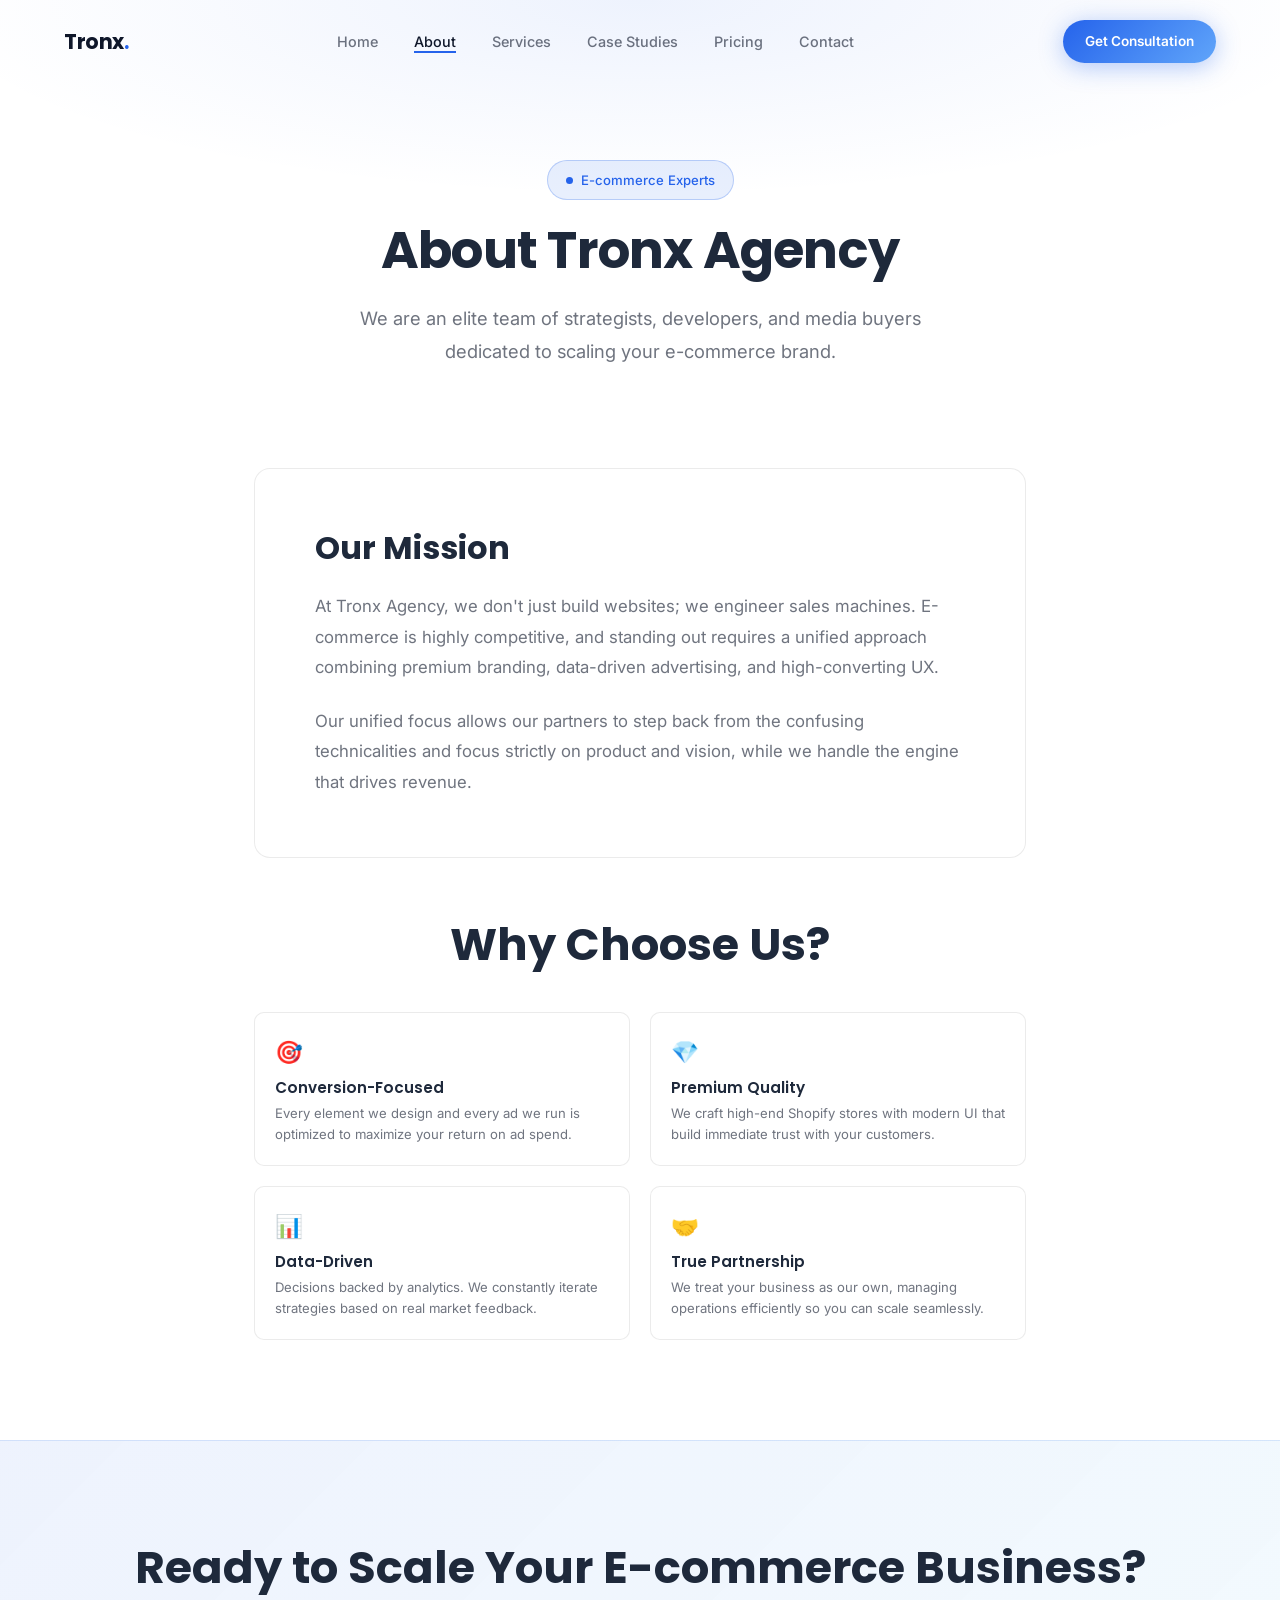
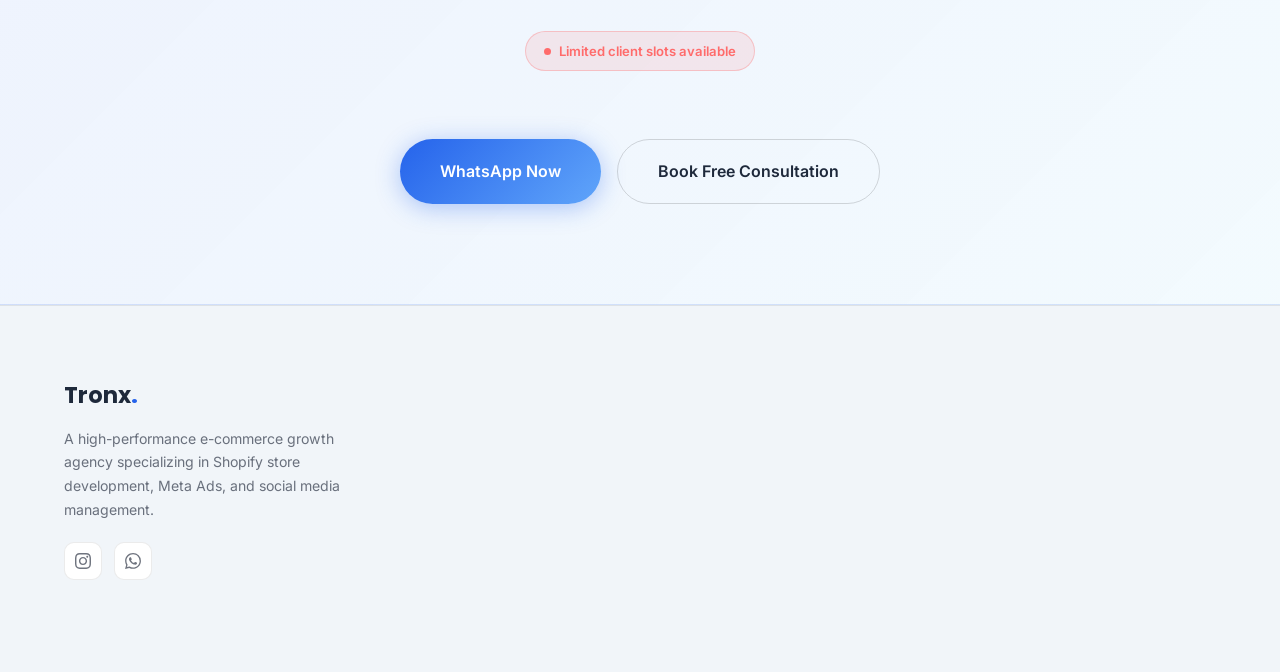
==== commit f16bd821: "Add files via upload" ====
--- a/about.html
+++ b/about.html
@@ -2,7 +2,7 @@
 <html lang="en">
 <head>
   <meta charset="UTF-8" />
-  <meta name="viewport" content="width=device-width, initial-scale=1.0" />
+  <meta name="viewport" content="width=device-width, initial-scale=1.0, maximum-scale=1.0, user-scalable=0" />
   <title>About Us — Tronx Agency</title>
   <meta name="description" content="Learn about Tronx Agency, the e-commerce growth experts helping brands scale through Shopify and Meta Ads." />
   <link rel="stylesheet" href="style.css" />
@@ -120,11 +120,8 @@
         <div class="logo">Tronx<span>.</span></div>
         <p>A high-performance e-commerce growth agency specializing in Shopify store development, Meta Ads, and social media management.</p>
         <div class="footer-socials">
-          <a href="#" class="social-btn" aria-label="Instagram">
+          <a href="https://www.instagram.com/tronx.agency/" class="social-btn" aria-label="Instagram">
             <svg width="16" height="16" fill="currentColor" viewBox="0 0 24 24"><path d="M12 2.163c3.204 0 3.584.012 4.85.07 3.252.148 4.771 1.691 4.919 4.919.058 1.265.069 1.645.069 4.849 0 3.205-.012 3.584-.069 4.849-.149 3.225-1.664 4.771-4.919 4.919-1.266.058-1.644.07-4.85.07-3.204 0-3.584-.012-4.849-.07-3.26-.149-4.771-1.699-4.919-4.92-.058-1.265-.07-1.644-.07-4.849 0-3.204.013-3.583.07-4.849.149-3.227 1.664-4.771 4.919-4.919 1.266-.057 1.645-.069 4.849-.069zm0-2.163c-3.259 0-3.667.014-4.947.072-4.358.2-6.78 2.618-6.98 6.98-.059 1.281-.073 1.689-.073 4.948 0 3.259.014 3.668.072 4.948.2 4.358 2.618 6.78 6.98 6.98 1.281.058 1.689.072 4.948.072 3.259 0 3.668-.014 4.948-.072 4.354-.2 6.782-2.618 6.979-6.98.059-1.28.073-1.689.073-4.948 0-3.259-.014-3.667-.072-4.947-.196-4.354-2.617-6.78-6.979-6.98-1.281-.059-1.69-.073-4.949-.073zm0 5.838c-3.403 0-6.162 2.759-6.162 6.162s2.759 6.163 6.162 6.163 6.162-2.759 6.162-6.163c0-3.403-2.759-6.162-6.162-6.162zm0 10.162c-2.209 0-4-1.79-4-4 0-2.209 1.791-4 4-4s4 1.791 4 4c0 2.21-1.791 4-4 4zm6.406-11.845c-.796 0-1.441.645-1.441 1.44s.645 1.44 1.441 1.44c.795 0 1.439-.645 1.439-1.44s-.644-1.44-1.439-1.44z"/></svg>
-          </a>
-          <a href="#" class="social-btn" aria-label="LinkedIn">
-            <svg width="16" height="16" fill="currentColor" viewBox="0 0 24 24"><path d="M20.447 20.452h-3.554v-5.569c0-1.328-.027-3.037-1.852-3.037-1.853 0-2.136 1.445-2.136 2.939v5.667H9.351V9h3.414v1.561h.046c.477-.9 1.637-1.85 3.37-1.85 3.601 0 4.267 2.37 4.267 5.455v6.286zM5.337 7.433c-1.144 0-2.063-.926-2.063-2.065 0-1.138.92-2.063 2.063-2.063 1.14 0 2.064.925 2.064 2.063 0 1.139-.925 2.065-2.064 2.065zm1.782 13.019H3.555V9h3.564v11.452zM22.225 0H1.771C.792 0 0 .774 0 1.729v20.542C0 23.227.792 24 1.771 24h20.451C23.2 24 24 23.227 24 22.271V1.729C24 .774 23.2 0 22.222 0h.003z"/></svg>
           </a>
           <a href="https://wa.me/917356567770" class="social-btn" aria-label="WhatsApp">
             <svg width="16" height="16" fill="currentColor" viewBox="0 0 24 24"><path d="M17.472 14.382c-.297-.149-1.758-.867-2.03-.967-.273-.099-.471-.148-.67.15-.197.297-.767.966-.94 1.164-.173.199-.347.223-.644.075-.297-.15-1.255-.463-2.39-1.475-.883-.788-1.48-1.761-1.653-2.059-.173-.297-.018-.458.13-.606.134-.133.298-.347.446-.52.149-.174.198-.298.298-.497.099-.198.05-.371-.025-.52-.075-.149-.669-1.612-.916-2.207-.242-.579-.487-.5-.669-.51-.173-.008-.371-.01-.57-.01-.198 0-.52.074-.792.372-.272.297-1.04 1.016-1.04 2.479 0 1.462 1.065 2.875 1.213 3.074.149.198 2.096 3.2 5.077 4.487.709.306 1.262.489 1.694.625.712.227 1.36.195 1.871.118.571-.085 1.758-.719 2.006-1.413.248-.694.248-1.289.173-1.413-.074-.124-.272-.198-.57-.347m-5.421 7.403h-.004a9.87 9.87 0 01-5.031-1.378l-.361-.214-3.741.982.998-3.648-.235-.374a9.86 9.86 0 01-1.51-5.26c.001-5.45 4.436-9.884 9.888-9.884 2.64 0 5.122 1.03 6.988 2.898a9.825 9.825 0 012.893 6.994c-.003 5.45-4.437 9.884-9.885 9.884m8.413-18.297A11.815 11.815 0 0012.05 0C5.495 0 .16 5.335.157 11.892c0 2.096.547 4.142 1.588 5.945L.057 24l6.305-1.654a11.882 11.882 0 005.683 1.448h.005c6.554 0 11.89-5.335 11.893-11.893a11.821 11.821 0 00-3.48-8.413z"/>
--- a/style.css
+++ b/style.css
@@ -1,4 +1,4 @@
-﻿/* ========================================
+/* ========================================
    GLOBAL STYLES â€” Tronx Agency Portfolio
    ======================================== */
 
@@ -864,6 +864,7 @@
   top: 16px; left: 16px;
   display: flex;
   gap: 8px;
+  align-items: flex-start;
 }
 .portfolio-tag {
   background: rgba(255,255,255,0.85);
